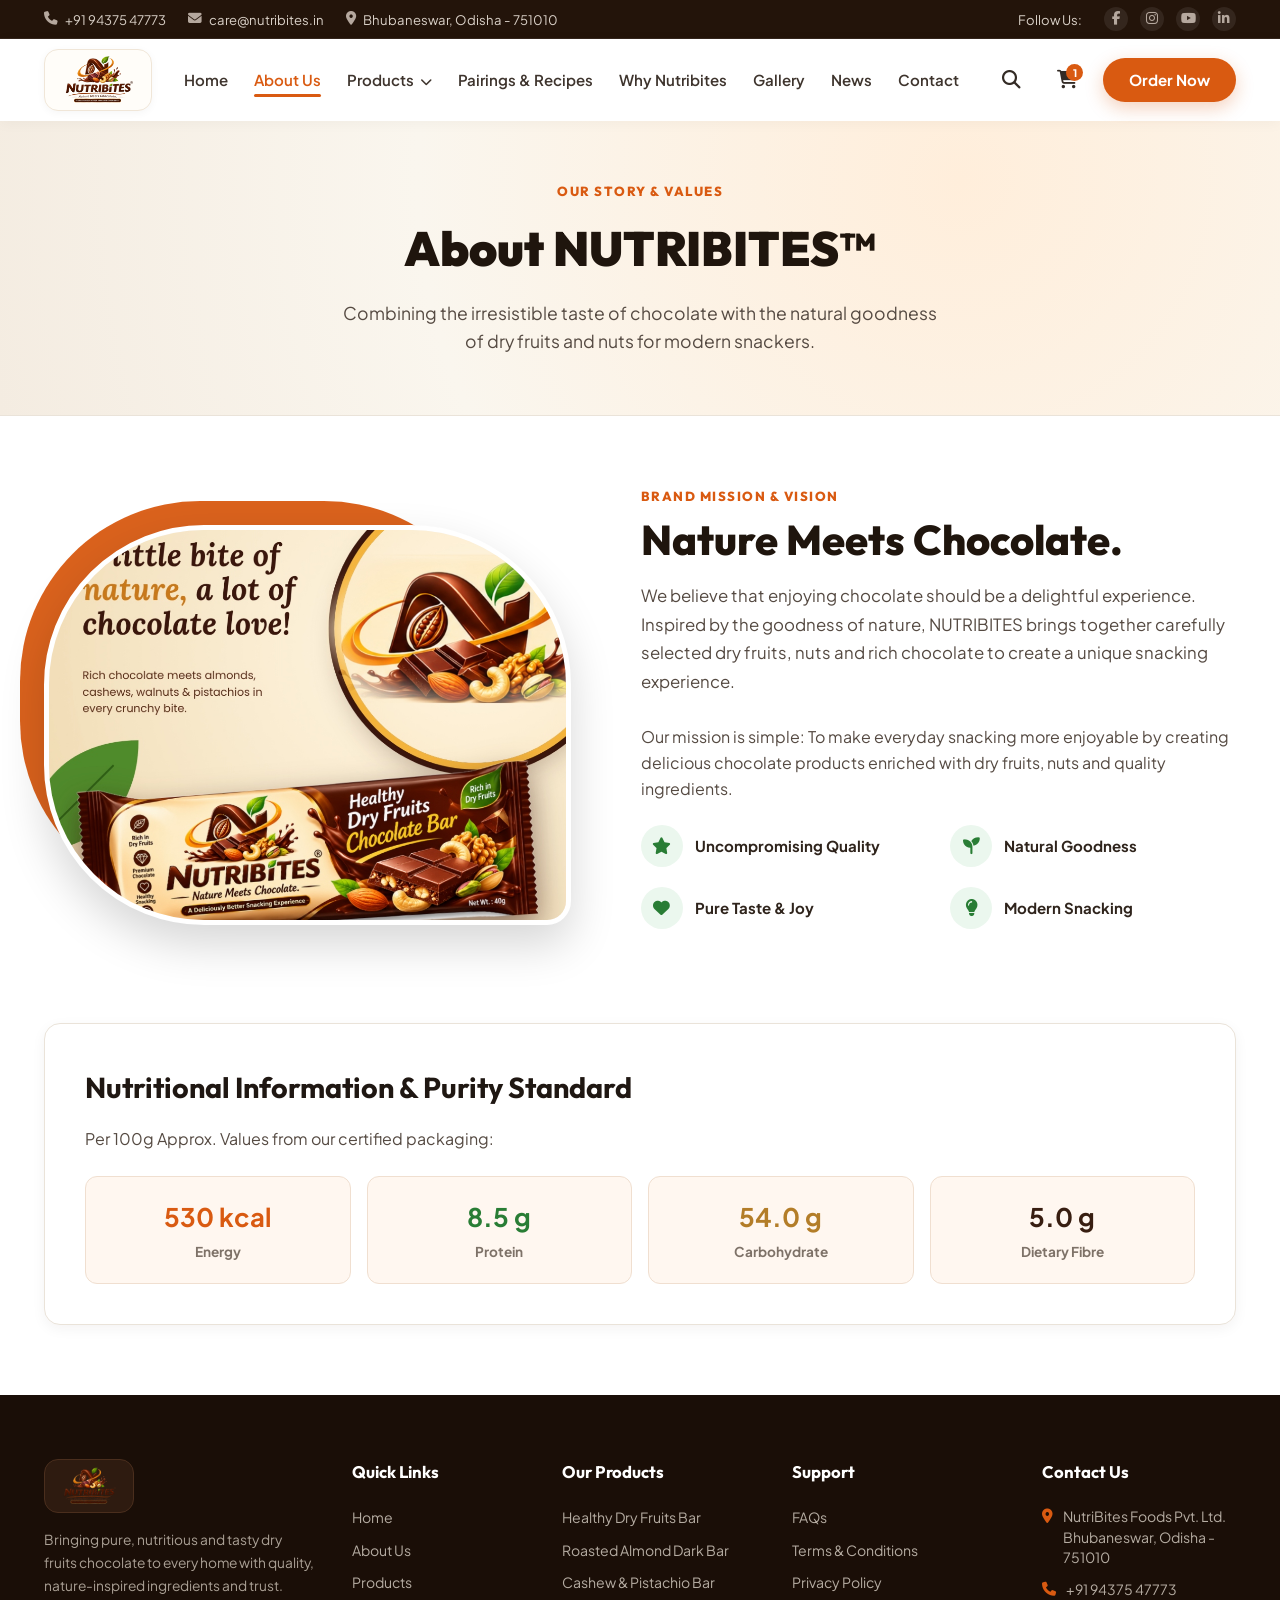
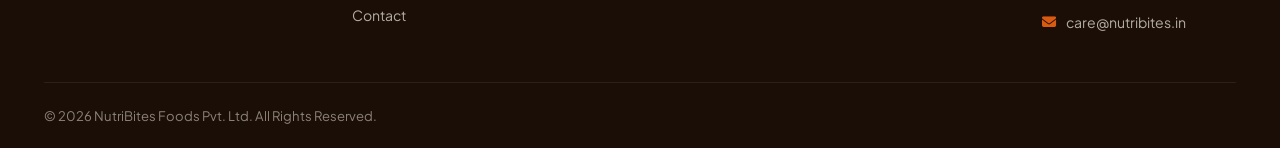
==== about.html @ 2640d745 "Deploy Nutribites website: nature meets chocolate responsive multi-page web platform" ====
<!DOCTYPE html>
<html lang="en">
<head>
  <meta charset="UTF-8" />
  <meta name="viewport" content="width=device-width, initial-scale=1.0" />
  <title>About Us | NUTRIBITES™ - Nature Meets Chocolate</title>
  <link rel="icon" type="image/png" href="images/logo-clean.png" />
  <link rel="preconnect" href="https://fonts.googleapis.com" />
  <link rel="preconnect" href="https://fonts.gstatic.com" crossorigin />
  <link href="https://fonts.googleapis.com/css2?family=Outfit:wght@400;500;600;700;800;900&family=Plus+Jakarta+Sans:wght@300;400;500;600;700;800&display=swap" rel="stylesheet" />
  <link rel="stylesheet" href="https://cdnjs.cloudflare.com/ajax/libs/font-awesome/6.5.1/css/all.min.css" />
  <link rel="stylesheet" href="style.css" />
</head>
<body>

  <!-- Top Bar -->
  <div class="top-bar">
    <div class="container">
      <div class="top-bar-left">
        <a href="tel:+919437547773"><i class="fa-solid fa-phone"></i> +91 94375 47773</a>
        <a href="mailto:care@nutribites.in"><i class="fa-solid fa-envelope"></i> care@nutribites.in</a>
        <span><i class="fa-solid fa-location-dot"></i> Bhubaneswar, Odisha - 751010</span>
      </div>
      <div class="top-bar-right">
        <span>Follow Us:</span>
        <div class="top-socials">
          <a href="#" aria-label="Facebook"><i class="fa-brands fa-facebook-f"></i></a>
          <a href="#" aria-label="Instagram"><i class="fa-brands fa-instagram"></i></a>
          <a href="#" aria-label="YouTube"><i class="fa-brands fa-youtube"></i></a>
          <a href="#" aria-label="LinkedIn"><i class="fa-brands fa-linkedin-in"></i></a>
        </div>
      </div>
    </div>
  </div>

  <!-- Navbar -->
  <header class="navbar">
    <div class="container">
      <a href="index.html" class="logo-box-wrapper" title="NUTRIBITES - Nature Meets Chocolate">
        <img src="images/logo-clean.png" alt="NUTRIBITES Logo" class="brand-logo-img" />
      </a>
      <ul class="nav-links">
        <li><a href="index.html">Home</a></li>
        <li class="active"><a href="about.html">About Us</a></li>
        <li><a href="products.html">Products <i class="fa-solid fa-chevron-down dropdown-icon"></i></a></li>
        <li><a href="index.html#recipes">Pairings & Recipes</a></li>
        <li><a href="index.html#why-us">Why Nutribites</a></li>
        <li><a href="index.html#gallery">Gallery</a></li>
        <li><a href="index.html#news">News</a></li>
        <li><a href="contact.html">Contact</a></li>
      </ul>
      <div class="nav-actions">
        <button class="icon-btn" aria-label="Search"><i class="fa-solid fa-magnifying-glass"></i></button>
        <button class="icon-btn" aria-label="Cart"><i class="fa-solid fa-cart-shopping"></i><span class="cart-badge">1</span></button>
        <a href="products.html" class="btn-order-now">Order Now</a>
        <button class="mobile-menu-toggle" aria-label="Toggle Menu"><i class="fa-solid fa-bars"></i></button>
      </div>
    </div>
  </header>

  <!-- Banner -->
  <div class="subpage-banner">
    <div class="container">
      <span class="about-tag">OUR STORY & VALUES</span>
      <h1>About NUTRIBITES™</h1>
      <p>Combining the irresistible taste of chocolate with the natural goodness of dry fruits and nuts for modern snackers.</p>
    </div>
  </div>

  <!-- Brand Story & Details -->
  <section class="about-section">
    <div class="container">
      <div class="about-split" style="margin-bottom: 60px;">
        <div class="about-visual-wrap">
          <div class="about-arch-bg"></div>
          <div class="about-img-frame">
            <img src="images/promo-square.jpg" alt="Nutribites Brand Story" />
          </div>
        </div>

        <div class="about-info-col">
          <span class="about-tag">BRAND MISSION & VISION</span>
          <h2 class="about-heading">Nature Meets Chocolate.</h2>
          <p class="about-lead">
            We believe that enjoying chocolate should be a delightful experience. Inspired by the goodness of nature, NUTRIBITES brings together carefully selected dry fruits, nuts and rich chocolate to create a unique snacking experience.
          </p>
          <p style="color: var(--text-body); margin-bottom: 24px;">
            Our mission is simple: To make everyday snacking more enjoyable by creating delicious chocolate products enriched with dry fruits, nuts and quality ingredients.
          </p>
          <div class="about-pillars-grid">
            <div class="about-pillar">
              <div class="about-pillar-icon"><i class="fa-solid fa-star"></i></div>
              <div class="about-pillar-title">Uncompromising Quality</div>
            </div>
            <div class="about-pillar">
              <div class="about-pillar-icon"><i class="fa-solid fa-seedling"></i></div>
              <div class="about-pillar-title">Natural Goodness</div>
            </div>
            <div class="about-pillar">
              <div class="about-pillar-icon"><i class="fa-solid fa-heart"></i></div>
              <div class="about-pillar-title">Pure Taste & Joy</div>
            </div>
            <div class="about-pillar">
              <div class="about-pillar-icon"><i class="fa-solid fa-lightbulb"></i></div>
              <div class="about-pillar-title">Modern Snacking</div>
            </div>
          </div>
        </div>
      </div>

      <!-- Packaging Details & Nutrition Grid -->
      <div style="background: #FFFFFF; border-radius: var(--radius-md); padding: 40px; border: 1px solid var(--border-color); box-shadow: var(--shadow-sm);">
        <h3 style="font-family: var(--font-heading); font-size: 1.8rem; margin-bottom: 16px; color: var(--text-dark);">Nutritional Information & Purity Standard</h3>
        <p style="color: var(--text-body); margin-bottom: 24px;">Per 100g Approx. Values from our certified packaging:</p>
        <div style="display: grid; grid-template-columns: repeat(auto-fit, minmax(180px, 1fr)); gap: 16px;">
          <div style="background: #FFF7F0; padding: 20px; border-radius: 12px; border: 1px solid #F0DFD0; text-align: center;">
            <strong style="display: block; font-size: 1.6rem; color: var(--primary);">530 kcal</strong>
            <span style="font-size: 0.85rem; color: var(--text-muted); font-weight: 700;">Energy</span>
          </div>
          <div style="background: #FFF7F0; padding: 20px; border-radius: 12px; border: 1px solid #F0DFD0; text-align: center;">
            <strong style="display: block; font-size: 1.6rem; color: var(--accent-green);">8.5 g</strong>
            <span style="font-size: 0.85rem; color: var(--text-muted); font-weight: 700;">Protein</span>
          </div>
          <div style="background: #FFF7F0; padding: 20px; border-radius: 12px; border: 1px solid #F0DFD0; text-align: center;">
            <strong style="display: block; font-size: 1.6rem; color: #B37D28;">54.0 g</strong>
            <span style="font-size: 0.85rem; color: var(--text-muted); font-weight: 700;">Carbohydrate</span>
          </div>
          <div style="background: #FFF7F0; padding: 20px; border-radius: 12px; border: 1px solid #F0DFD0; text-align: center;">
            <strong style="display: block; font-size: 1.6rem; color: var(--choco-deep);">5.0 g</strong>
            <span style="font-size: 0.85rem; color: var(--text-muted); font-weight: 700;">Dietary Fibre</span>
          </div>
        </div>
      </div>
    </div>
  </section>

  <!-- Footer -->
  <footer class="main-footer" id="contact">
    <div class="container">
      <div class="footer-grid">
        <div class="footer-col">
          <div class="footer-logo">
            <img src="images/logo-clean.png" alt="NUTRIBITES Logo" />
          </div>
          <p class="footer-about-text">
            Bringing pure, nutritious and tasty dry fruits chocolate to every home with quality, nature-inspired ingredients and trust.
          </p>
        </div>
        <div class="footer-col">
          <h4>Quick Links</h4>
          <ul class="footer-links">
            <li><a href="index.html">Home</a></li>
            <li><a href="about.html">About Us</a></li>
            <li><a href="products.html">Products</a></li>
            <li><a href="contact.html">Contact</a></li>
          </ul>
        </div>
        <div class="footer-col">
          <h4>Our Products</h4>
          <ul class="footer-links">
            <li><a href="products.html">Healthy Dry Fruits Bar</a></li>
            <li><a href="products.html">Roasted Almond Dark Bar</a></li>
            <li><a href="products.html">Cashew & Pistachio Bar</a></li>
          </ul>
        </div>
        <div class="footer-col">
          <h4>Support</h4>
          <ul class="footer-links">
            <li><a href="#">FAQs</a></li>
            <li><a href="#">Terms & Conditions</a></li>
            <li><a href="#">Privacy Policy</a></li>
          </ul>
        </div>
        <div class="footer-col">
          <h4>Contact Us</h4>
          <ul class="footer-contact-info">
            <li><i class="fa-solid fa-location-dot"></i><span>NutriBites Foods Pvt. Ltd.<br>Bhubaneswar, Odisha - 751010</span></li>
            <li><i class="fa-solid fa-phone"></i><span>+91 94375 47773</span></li>
            <li><i class="fa-solid fa-envelope"></i><span>care@nutribites.in</span></li>
          </ul>
        </div>
      </div>
      <div class="footer-bottom">
        <div class="container" style="padding: 0;">
          <div>&copy; 2026 NutriBites Foods Pvt. Ltd. All Rights Reserved.</div>
        </div>
      </div>
    </div>
  </footer>

  <script src="main.js"></script>
</body>
</html>
---- style.css ----
/* ═════════════════════════════════════════
   NUTRIBITES™ DESIGN TOKENS & SYSTEM
   15+ Years Senior UX/UI Standards
═════════════════════════════════════════ */
:root {
  --primary: #D95A11;           /* Warm Sunburst Orange */
  --primary-hover: #BF4C0A;
  --primary-light: #FFF2EB;
  --accent-green: #297D35;      /* Leaf Green accent */
  --accent-green-light: #EBF7EE;
  --choco-dark: #23140A;        /* Dark Espresso Brown from reference top bar & footer */
  --choco-footer: #1A0E07;
  --choco-deep: #381E11;
  --gold: #D4A346;
  --gold-light: #F7EAD0;
  --text-dark: #1F1712;
  --text-body: #554A42;
  --text-muted: #7E7268;
  --bg-cream: #FAF7F2;          /* Soft warm background canvas */
  --bg-card: #FFFFFF;
  --border-color: #EAE3D9;
  --shadow-sm: 0 4px 14px rgba(35, 20, 10, 0.05);
  --shadow-md: 0 10px 28px rgba(35, 20, 10, 0.09);
  --shadow-lg: 0 20px 48px rgba(35, 20, 10, 0.14);
  --radius-sm: 8px;
  --radius-md: 16px;
  --radius-lg: 26px;
  --radius-pill: 9999px;
  --font-heading: 'Outfit', sans-serif;
  --font-body: 'Plus Jakarta Sans', sans-serif;
  --font-serif: 'Playfair Display', serif;
  --container: 1240px;
  --ease: cubic-bezier(0.25, 1, 0.5, 1);
}

*, *::before, *::after {
  box-sizing: border-box;
  margin: 0;
  padding: 0;
}

html {
  scroll-behavior: smooth;
  font-size: 16px;
}

body {
  font-family: var(--font-body);
  color: var(--text-dark);
  background-color: var(--bg-cream);
  line-height: 1.6;
  overflow-x: hidden;
  -webkit-font-smoothing: antialiased;
}

a {
  text-decoration: none;
  color: inherit;
  transition: all 0.25s var(--ease);
}

button {
  font-family: inherit;
  cursor: pointer;
  border: none;
  outline: none;
}

.container {
  max-width: var(--container);
  margin: 0 auto;
  padding: 0 24px;
}

/* ═════════════════════════════════════════
   1. TOP UTILITY BAR (Exact Dark Espresso)
═════════════════════════════════════════ */
.top-bar {
  background: var(--choco-dark);
  color: #D9D0C7;
  font-size: 0.82rem;
  padding: 7px 0;
  border-bottom: 1px solid rgba(255, 255, 255, 0.08);
}
.top-bar .container {
  display: flex;
  justify-content: space-between;
  align-items: center;
  flex-wrap: wrap;
  gap: 12px;
}
.top-bar-left, .top-bar-right {
  display: flex;
  align-items: center;
  gap: 22px;
}
.top-bar a, .top-bar span {
  display: inline-flex;
  align-items: center;
  gap: 7px;
  color: #D9D0C7;
}
.top-bar a:hover {
  color: var(--primary);
}
.top-bar i {
  color: #B5A89E;
  font-size: 0.85rem;
}
.top-socials {
  display: flex;
  align-items: center;
  gap: 12px;
}
.top-socials a {
  width: 24px;
  height: 24px;
  border-radius: 50%;
  background: rgba(255, 255, 255, 0.08);
  display: inline-flex;
  align-items: center;
  justify-content: center;
  font-size: 0.72rem;
  color: #FFFFFF;
  transition: all 0.25s var(--ease);
}
.top-socials a:hover {
  background: var(--primary);
  transform: translateY(-2px);
}

/* ═════════════════════════════════════════
   2. MAIN NAVBAR (Clean White Header + Sticky Blur)
═════════════════════════════════════════ */
.navbar {
  background: rgba(255, 255, 255, 0.98);
  backdrop-filter: blur(10px);
  box-shadow: 0 2px 14px rgba(0, 0, 0, 0.04);
  position: sticky;
  top: 0;
  z-index: 1000;
  padding: 10px 0;
  transition: padding 0.3s var(--ease), box-shadow 0.3s var(--ease);
}
.navbar.scrolled {
  padding: 6px 0;
  box-shadow: 0 6px 20px rgba(0, 0, 0, 0.08);
}
.navbar .container {
  display: flex;
  align-items: center;
  justify-content: space-between;
}

/* Logo Box Container with Rounded Shape Placeholder */
.logo-box-wrapper {
  display: inline-flex;
  align-items: center;
  background: #FFFDF9;
  border: 1.5px solid #F0E6D8;
  border-radius: 14px;
  padding: 4px 14px;
  box-shadow: 0 2px 8px rgba(35, 20, 10, 0.04);
  transition: all 0.25s var(--ease);
}
.logo-box-wrapper:hover {
  border-color: var(--primary);
  box-shadow: 0 4px 14px rgba(217, 90, 17, 0.15);
  transform: translateY(-1px);
}
.brand-logo-img {
  height: 52px;
  width: auto;
  object-fit: contain;
  display: block;
}

.nav-links {
  display: flex;
  align-items: center;
  list-style: none;
  gap: 26px;
  font-size: 0.94rem;
  font-weight: 600;
}
.nav-links li a {
  color: #3E342D;
  position: relative;
  padding: 6px 0;
}
.nav-links li a:hover,
.nav-links li.active a {
  color: var(--primary);
}
.nav-links li.active a::after {
  content: '';
  position: absolute;
  bottom: -2px;
  left: 0;
  width: 100%;
  height: 2.5px;
  background: var(--primary);
  border-radius: 2px;
}
.nav-links .dropdown-icon {
  font-size: 0.75rem;
  margin-left: 3px;
}

.nav-actions {
  display: flex;
  align-items: center;
  gap: 16px;
}
.icon-btn {
  background: none;
  border: none;
  font-size: 1.15rem;
  color: #332B25;
  position: relative;
  width: 40px;
  height: 40px;
  border-radius: 50%;
  display: flex;
  align-items: center;
  justify-content: center;
  transition: background 0.2s, transform 0.2s;
}
.icon-btn:hover {
  background: #F4EEE7;
  color: var(--primary);
  transform: scale(1.05);
}
.cart-badge {
  position: absolute;
  top: 4px;
  right: 4px;
  background: var(--primary);
  color: #FFFFFF;
  font-size: 0.65rem;
  font-weight: 800;
  width: 17px;
  height: 17px;
  border-radius: 50%;
  display: flex;
  align-items: center;
  justify-content: center;
  transition: transform 0.2s;
}
.btn-order-now {
  background: var(--primary);
  color: #FFFFFF;
  font-size: 0.94rem;
  font-weight: 700;
  padding: 10px 26px;
  border-radius: var(--radius-pill);
  box-shadow: 0 6px 18px rgba(217, 90, 17, 0.28);
  display: inline-flex;
  align-items: center;
  gap: 8px;
  transition: all 0.3s var(--ease);
}
.btn-order-now:hover {
  background: var(--primary-hover);
  transform: translateY(-2px);
  box-shadow: 0 10px 24px rgba(217, 90, 17, 0.4);
}
.mobile-menu-toggle {
  display: none;
  background: none;
  border: none;
  font-size: 1.35rem;
  color: var(--text-dark);
}

/* ═════════════════════════════════════════
   HERO SECTION (Curved Corner Stage with Clean Cutout)
═════════════════════════════════════════ */
.hero-section {
  position: relative;
  background: radial-gradient(circle at 75% 30%, #FFEEDD 0%, #FAF5EE 50%, #F5ECE0 100%);
  padding: 60px 0 76px;
  overflow: hidden;
  border-bottom: 1px solid var(--border-color);
}
.hero-section .container {
  display: grid;
  grid-template-columns: 1.05fr 1fr;
  align-items: center;
  gap: 40px;
  position: relative;
  z-index: 2;
}
.hero-badge-pill {
  display: inline-flex;
  align-items: center;
  gap: 8px;
  background: var(--choco-dark);
  color: #FFFFFF;
  font-family: var(--font-heading);
  font-size: 0.82rem;
  font-weight: 800;
  letter-spacing: 1.5px;
  padding: 6px 16px;
  border-radius: var(--radius-pill);
  margin-bottom: 18px;
  box-shadow: 0 4px 12px rgba(0,0,0,0.1);
}
.hero-badge-pill i {
  color: #92E49F;
}
.hero-title {
  font-family: var(--font-heading);
  font-size: 3.6rem;
  line-height: 1.12;
  font-weight: 900;
  color: #1F150D;
  margin-bottom: 18px;
  letter-spacing: -1px;
}
.hero-title span.accent-orange {
  color: var(--primary);
}
.hero-desc {
  font-size: 1.12rem;
  color: #554A42;
  line-height: 1.7;
  margin-bottom: 32px;
  max-width: 530px;
}
.hero-buttons {
  display: flex;
  align-items: center;
  gap: 16px;
  flex-wrap: wrap;
}
.btn-hero-primary {
  background: var(--primary);
  color: #FFFFFF;
  font-weight: 700;
  font-size: 1rem;
  padding: 14px 32px;
  border-radius: var(--radius-pill);
  box-shadow: 0 8px 24px rgba(217, 90, 17, 0.34);
  display: inline-flex;
  align-items: center;
  gap: 10px;
  transition: all 0.3s var(--ease);
}
.btn-hero-primary:hover {
  background: var(--primary-hover);
  transform: translateY(-2px);
  box-shadow: 0 12px 28px rgba(217, 90, 17, 0.44);
}
.btn-hero-glass {
  background: rgba(255, 255, 255, 0.9);
  backdrop-filter: blur(8px);
  border: 1.5px solid #E2D7CC;
  color: #33271F;
  font-weight: 700;
  font-size: 1rem;
  padding: 13px 26px;
  border-radius: var(--radius-pill);
  display: inline-flex;
  align-items: center;
  gap: 10px;
  transition: all 0.25s var(--ease);
}
.btn-hero-glass:hover {
  background: #FFFFFF;
  border-color: var(--primary);
  color: var(--primary);
  transform: translateY(-2px);
}
.btn-hero-glass i {
  color: var(--primary);
}

/* Curved Corner Stage Box for Hero */
.hero-stage-card-wrap {
  position: relative;
  background: radial-gradient(circle at 50% 50%, #FFF8EE 0%, #F5ECE0 100%);
  border: 2px solid #EFE4D6;
  border-radius: 36px;
  padding: 30px;
  box-shadow: 0 20px 45px rgba(45, 25, 10, 0.12);
  display: flex;
  justify-content: center;
  align-items: center;
  overflow: visible;
}
.hero-stage-card-wrap::before {
  content: '';
  position: absolute;
  top: -12px;
  right: -12px;
  width: 90px;
  height: 90px;
  border-radius: 50%;
  background: rgba(217, 90, 17, 0.08);
  z-index: 0;
  pointer-events: none;
}
.hero-cutout-img {
  max-width: 100%;
  height: auto;
  position: relative;
  z-index: 1;
  filter: drop-shadow(0 18px 30px rgba(45, 25, 10, 0.25));
  animation: gentleFloat 6s ease-in-out infinite;
}
@keyframes gentleFloat {
  0%, 100% { transform: translateY(0); }
  50% { transform: translateY(-8px); }
}
.hero-price-floating-badge {
  position: absolute;
  top: -16px;
  left: -16px;
  background: radial-gradient(circle, #ECC359 0%, #D4A346 100%);
  color: #261608;
  width: 84px;
  height: 84px;
  border-radius: 50%;
  display: flex;
  flex-direction: column;
  align-items: center;
  justify-content: center;
  font-weight: 900;
  box-shadow: 0 8px 24px rgba(212, 163, 70, 0.45);
  border: 3.5px solid #FFF8E7;
  text-align: center;
  line-height: 1.1;
  transform: rotate(-10deg);
  z-index: 3;
  animation: badgePulse 4s ease-in-out infinite alternate;
}
@keyframes badgePulse {
  0% { transform: rotate(-10deg) scale(1); }
  100% { transform: rotate(-6deg) scale(1.05); }
}
.hero-price-floating-badge .price-label {
  font-size: 0.65rem;
  text-transform: uppercase;
  font-weight: 800;
  letter-spacing: 0.5px;
}
.hero-price-floating-badge .price-val {
  font-size: 1.35rem;
  font-family: var(--font-heading);
}
.hero-price-floating-badge .price-wt {
  font-size: 0.68rem;
  font-weight: 700;
  opacity: 0.85;
}

/* ═════════════════════════════════════════
   COMMON SECTION STYLES
═════════════════════════════════════════ */
.trust-strip {
  background: #FFFFFF;
  padding: 22px 0;
  border-bottom: 1px solid var(--border-color);
  box-shadow: var(--shadow-sm);
}
.trust-strip-grid {
  display: grid;
  grid-template-columns: repeat(6, 1fr);
  gap: 12px;
}
.trust-item {
  display: flex;
  align-items: center;
  gap: 10px;
  padding: 8px 10px;
  border-radius: var(--radius-sm);
  transition: transform 0.25s var(--ease), box-shadow 0.25s;
}
.trust-item:hover {
  transform: translateY(-2px);
  background: #FAF8F5;
}
.trust-icon {
  width: 38px;
  height: 38px;
  background: var(--accent-green-light);
  border-radius: 50%;
  display: flex;
  align-items: center;
  justify-content: center;
  color: var(--accent-green);
  font-size: 1rem;
  flex-shrink: 0;
}
.trust-text {
  font-size: 0.82rem;
  font-weight: 700;
  color: #332A24;
  line-height: 1.25;
}

.section-header {
  text-align: center;
  margin-bottom: 44px;
  position: relative;
}
.section-title {
  font-family: var(--font-heading);
  font-size: 2.3rem;
  font-weight: 800;
  color: #1F150D;
  letter-spacing: -0.5px;
  position: relative;
  display: inline-block;
}
.section-title::after {
  content: '';
  position: absolute;
  bottom: -10px;
  left: 50%;
  transform: translateX(-50%);
  width: 55px;
  height: 3.5px;
  background: var(--primary);
  border-radius: 2px;
}

.categories-section {
  padding: 70px 0;
}
.categories-grid {
  display: grid;
  grid-template-columns: repeat(7, 1fr);
  gap: 16px;
}
.cat-card {
  background: #FFFFFF;
  border-radius: var(--radius-md);
  padding: 16px 12px;
  text-align: center;
  box-shadow: 0 4px 15px rgba(0,0,0,0.03);
  border: 1px solid var(--border-color);
  transition: all 0.3s var(--ease);
  cursor: pointer;
  display: flex;
  flex-direction: column;
  align-items: center;
}
.cat-card:hover {
  transform: translateY(-6px);
  box-shadow: var(--shadow-md);
  border-color: var(--primary);
}
.cat-img-box {
  width: 95px;
  height: 85px;
  margin-bottom: 12px;
  display: flex;
  align-items: center;
  justify-content: center;
  border-radius: var(--radius-sm);
  overflow: hidden;
  background: #FFF7F0;
}
.cat-img-box img {
  max-width: 90%;
  max-height: 90%;
  object-fit: contain;
  transition: transform 0.3s var(--ease);
}
.cat-card:hover .cat-img-box img {
  transform: scale(1.12);
}
.cat-title {
  font-family: var(--font-heading);
  font-size: 0.88rem;
  font-weight: 700;
  color: #2F241C;
}

/* About Section */
.about-section {
  padding: 70px 0;
  background: #FFFFFF;
  position: relative;
  overflow: hidden;
}
.about-split {
  display: grid;
  grid-template-columns: 1fr 1.15fr;
  align-items: center;
  gap: 60px;
}
.about-visual-wrap {
  position: relative;
}
.about-arch-bg {
  position: absolute;
  top: -24px;
  left: -24px;
  width: 92%;
  height: 100%;
  background: var(--primary);
  border-radius: 180px 180px 30px 180px;
  z-index: 1;
  opacity: 0.95;
}
.about-img-frame {
  position: relative;
  z-index: 2;
  border-radius: 160px 160px 24px 160px;
  overflow: hidden;
  box-shadow: 0 20px 45px rgba(0, 0, 0, 0.16);
  border: 5px solid #FFFFFF;
  height: 400px;
  background: #FAF5EE;
}
.about-img-frame img {
  width: 100%;
  height: 100%;
  object-fit: cover;
  transition: transform 0.6s var(--ease);
}
.about-visual-wrap:hover .about-img-frame img {
  transform: scale(1.04);
}
.about-info-col {
  padding-left: 10px;
}
.about-tag {
  font-family: var(--font-heading);
  font-size: 0.82rem;
  font-weight: 800;
  color: var(--primary);
  letter-spacing: 1.5px;
  text-transform: uppercase;
  margin-bottom: 8px;
  display: block;
}
.about-heading {
  font-family: var(--font-heading);
  font-size: 2.6rem;
  font-weight: 800;
  line-height: 1.18;
  color: #1F150D;
  margin-bottom: 18px;
}
.about-lead {
  font-size: 1.05rem;
  color: #554A42;
  line-height: 1.7;
  margin-bottom: 28px;
}
.about-pillars-grid {
  display: grid;
  grid-template-columns: 1fr 1fr;
  gap: 20px 24px;
  margin-bottom: 34px;
}
.about-pillar {
  display: flex;
  align-items: center;
  gap: 12px;
}
.about-pillar-icon {
  width: 42px;
  height: 42px;
  border-radius: 50%;
  background: var(--accent-green-light);
  color: var(--accent-green);
  display: flex;
  align-items: center;
  justify-content: center;
  font-size: 1.05rem;
  flex-shrink: 0;
}
.about-pillar-title {
  font-size: 0.94rem;
  font-weight: 700;
  color: #2F241C;
}
.btn-know-more {
  background: var(--primary);
  color: #FFFFFF;
  font-size: 0.95rem;
  font-weight: 700;
  padding: 12px 30px;
  border-radius: var(--radius-pill);
  box-shadow: 0 6px 18px rgba(217, 90, 17, 0.28);
  display: inline-flex;
  align-items: center;
  gap: 8px;
  transition: all 0.3s var(--ease);
}
.btn-know-more:hover {
  background: var(--primary-hover);
  transform: translateY(-2px);
}

/* Featured Products */
.featured-section {
  padding: 70px 0;
  background: var(--bg-cream);
  position: relative;
}
.featured-header-wrap {
  display: flex;
  justify-content: space-between;
  align-items: center;
  margin-bottom: 38px;
}
.carousel-arrows {
  display: flex;
  gap: 10px;
}
.arrow-btn {
  width: 40px;
  height: 40px;
  border-radius: 50%;
  border: 1px solid #D8CFC5;
  background: #FFFFFF;
  color: #38302A;
  display: flex;
  align-items: center;
  justify-content: center;
  transition: all 0.2s;
}
.arrow-btn:hover {
  background: var(--primary);
  border-color: var(--primary);
  color: #FFFFFF;
  transform: scale(1.05);
}
.products-grid {
  display: grid;
  grid-template-columns: repeat(4, 1fr);
  gap: 24px;
}
.product-card {
  background: #FFFFFF;
  border-radius: var(--radius-md);
  padding: 24px 20px;
  border: 1px solid var(--border-color);
  box-shadow: 0 4px 18px rgba(0,0,0,0.04);
  display: flex;
  flex-direction: column;
  align-items: center;
  text-align: center;
  position: relative;
  transition: all 0.3s var(--ease);
}
.product-card:hover {
  transform: translateY(-8px);
  box-shadow: var(--shadow-lg);
  border-color: #E6C8B5;
}
.prod-card-badge {
  position: absolute;
  top: 14px;
  right: 14px;
  background: var(--primary-light);
  color: var(--primary);
  font-size: 0.72rem;
  font-weight: 800;
  padding: 4px 10px;
  border-radius: var(--radius-pill);
}
.prod-img-box {
  width: 100%;
  height: 180px;
  display: flex;
  align-items: center;
  justify-content: center;
  margin-bottom: 18px;
  background: #FFFDFB;
  border-radius: var(--radius-sm);
  overflow: hidden;
}
.prod-img-box img {
  max-height: 165px;
  max-width: 95%;
  object-fit: contain;
  transition: transform 0.35s var(--ease);
}
.product-card:hover .prod-img-box img {
  transform: scale(1.08);
}
.prod-title {
  font-family: var(--font-heading);
  font-size: 1.15rem;
  font-weight: 800;
  color: #1F150D;
  margin-bottom: 4px;
}
.prod-spec {
  font-size: 0.85rem;
  font-weight: 600;
  color: var(--text-muted);
  margin-bottom: 18px;
}
.btn-view-prod, .btn-add-cart {
  background: var(--primary);
  color: #FFFFFF;
  font-size: 0.88rem;
  font-weight: 700;
  padding: 10px 22px;
  border-radius: var(--radius-pill);
  box-shadow: 0 4px 14px rgba(217, 90, 17, 0.22);
  display: inline-flex;
  align-items: center;
  gap: 6px;
  transition: all 0.25s var(--ease);
  width: 86%;
  justify-content: center;
}
.btn-view-prod:hover, .btn-add-cart:hover {
  background: var(--primary-hover);
  transform: translateY(-2px);
  box-shadow: 0 6px 18px rgba(217, 90, 17, 0.35);
}

/* Why Choose Banner */
.why-choose-banner {
  background: linear-gradient(135deg, #1C4D26 0%, #133A1C 100%);
  color: #FFFFFF;
  padding: 56px 0;
  position: relative;
  overflow: hidden;
}
.why-choose-grid {
  display: grid;
  grid-template-columns: 1.1fr repeat(5, 1fr);
  align-items: center;
  gap: 16px;
}
.why-choose-heading h2 {
  font-family: var(--font-heading);
  font-size: 2.15rem;
  font-weight: 800;
  line-height: 1.18;
  color: #FFFFFF;
}
.why-choose-heading span {
  color: #E2B068;
  display: block;
}
.why-item {
  text-align: center;
  padding: 10px 8px;
  border-left: 1px solid rgba(255, 255, 255, 0.12);
  transition: transform 0.25s var(--ease);
}
.why-item:hover {
  transform: translateY(-3px);
}
.why-icon {
  font-size: 1.85rem;
  color: #92E49F;
  margin-bottom: 12px;
  display: block;
}
.why-label {
  font-size: 0.88rem;
  font-weight: 700;
  line-height: 1.3;
  color: #F1FAF3;
}

/* Recipes Video Banner */
.recipes-banner {
  position: relative;
  height: 380px;
  border-radius: var(--radius-lg);
  margin: 60px auto;
  max-width: var(--container);
  overflow: hidden;
  box-shadow: 0 20px 40px rgba(0,0,0,0.18);
}
.recipes-banner img.bg-image {
  width: 100%;
  height: 100%;
  object-fit: cover;
  filter: brightness(0.68);
  transition: transform 0.6s var(--ease);
}
.recipes-banner:hover img.bg-image {
  transform: scale(1.03);
}
.recipes-overlay {
  position: absolute;
  inset: 0;
  padding: 50px;
  display: flex;
  flex-direction: column;
  justify-content: center;
  background: linear-gradient(90deg, rgba(20, 11, 4, 0.88) 0%, rgba(20, 11, 4, 0.52) 50%, rgba(20, 11, 4, 0.1) 100%);
  color: #FFFFFF;
}
.recipes-content {
  max-width: 500px;
}
.recipes-heading {
  font-family: var(--font-heading);
  font-size: 2.45rem;
  font-weight: 800;
  line-height: 1.18;
  margin-bottom: 12px;
}
.recipes-heading span {
  color: #FFA44D;
}
.recipes-desc {
  font-size: 1rem;
  color: #E4DAD1;
  margin-bottom: 24px;
}
.btn-recipes {
  background: var(--primary);
  color: #FFFFFF;
  font-size: 0.95rem;
  font-weight: 700;
  padding: 12px 28px;
  border-radius: var(--radius-pill);
  display: inline-flex;
  align-items: center;
  gap: 8px;
  box-shadow: 0 6px 20px rgba(217, 90, 17, 0.4);
}
.btn-recipes:hover {
  background: var(--primary-hover);
  transform: translateY(-2px);
}
.video-play-center {
  position: absolute;
  top: 50%;
  left: 60%;
  transform: translate(-50%, -50%);
  width: 76px;
  height: 76px;
  border-radius: 50%;
  background: rgba(255, 255, 255, 0.92);
  color: var(--primary);
  display: flex;
  align-items: center;
  justify-content: center;
  font-size: 1.6rem;
  box-shadow: 0 0 0 14px rgba(255, 255, 255, 0.28);
  cursor: pointer;
  transition: all 0.3s;
}
.video-play-center:hover {
  transform: translate(-50%, -50%) scale(1.1);
  background: #FFFFFF;
  box-shadow: 0 0 0 20px rgba(255, 255, 255, 0.4);
}

/* Three Columns */
.three-col-section {
  padding: 20px 0 70px;
}
.three-col-grid {
  display: grid;
  grid-template-columns: 1fr 1fr 0.95fr;
  gap: 32px;
}
.col-card-box {
  background: #FFFFFF;
  border-radius: var(--radius-md);
  padding: 28px;
  border: 1px solid var(--border-color);
  box-shadow: 0 4px 18px rgba(0,0,0,0.03);
}
.col-header-wrap {
  display: flex;
  justify-content: space-between;
  align-items: center;
  margin-bottom: 22px;
}
.col-title {
  font-family: var(--font-heading);
  font-size: 1.35rem;
  font-weight: 800;
  color: #1F150D;
}
.testimonial-quote-box {
  background: #FFF8F2;
  border-radius: var(--radius-md);
  padding: 20px;
  position: relative;
  border-left: 4px solid var(--primary);
  margin-bottom: 18px;
}
.testimonial-quote-box .quote-icon {
  color: var(--primary);
  font-size: 1.3rem;
  margin-bottom: 8px;
  opacity: 0.7;
}
.testimonial-quote-box p {
  font-size: 0.92rem;
  color: #4A3E34;
  line-height: 1.6;
  font-style: italic;
  transition: opacity 0.2s, transform 0.2s;
}
.testimonial-user {
  display: flex;
  align-items: center;
  gap: 12px;
}
.user-avatar {
  width: 46px;
  height: 46px;
  border-radius: 50%;
  object-fit: cover;
  border: 2px solid var(--primary-light);
}
.user-info h4 {
  font-size: 0.94rem;
  font-weight: 700;
  color: #1F150D;
}
.user-info span {
  font-size: 0.78rem;
  color: var(--text-muted);
}
.news-item {
  display: flex;
  align-items: center;
  gap: 14px;
  padding-bottom: 16px;
  margin-bottom: 16px;
  border-bottom: 1px solid #F0EAE1;
  transition: transform 0.2s var(--ease);
}
.news-item:hover {
  transform: translateX(4px);
}
.news-item:last-child {
  border-bottom: none;
  padding-bottom: 0;
  margin-bottom: 0;
}
.news-thumb {
  width: 76px;
  height: 60px;
  border-radius: var(--radius-sm);
  object-fit: cover;
  flex-shrink: 0;
}
.news-info {
  flex: 1;
}
.news-title {
  font-size: 0.88rem;
  font-weight: 700;
  color: #1F150D;
  line-height: 1.35;
  margin-bottom: 4px;
}
.news-date {
  font-size: 0.76rem;
  color: var(--text-muted);
  display: flex;
  align-items: center;
  gap: 5px;
}
.news-arrow-link {
  width: 28px;
  height: 28px;
  border-radius: 50%;
  background: var(--primary-light);
  color: var(--primary);
  display: flex;
  align-items: center;
  justify-content: center;
  font-size: 0.78rem;
  transition: all 0.2s;
}
.news-arrow-link:hover {
  background: var(--primary);
  color: #FFFFFF;
}
.cert-badges-wrap {
  display: flex;
  justify-content: space-around;
  align-items: center;
  gap: 14px;
  padding: 16px 0;
}
.cert-badge-item {
  display: flex;
  flex-direction: column;
  align-items: center;
  text-align: center;
  gap: 8px;
}
.cert-icon-circle {
  width: 68px;
  height: 68px;
  border-radius: 50%;
  display: flex;
  align-items: center;
  justify-content: center;
  border: 2px dashed #99C5A0;
  background: #F4FAF5;
  font-weight: 800;
  font-size: 0.88rem;
  color: var(--accent-green);
  transition: transform 0.25s var(--ease);
}
.cert-badge-item:hover .cert-icon-circle {
  transform: scale(1.08) rotate(3deg);
}
.cert-icon-circle.iso {
  border-color: #79A3DB;
  background: #F1F6FD;
  color: #1D5496;
}
.cert-icon-circle.fssai {
  border-color: #D69766;
  background: #FDF7F2;
  color: #A34812;
}
.cert-badge-item span {
  font-size: 0.76rem;
  font-weight: 700;
  color: #4A3E34;
}

/* Newsletter */
.newsletter-section {
  background: linear-gradient(90deg, #F9E2BE 0%, #F5CF96 50%, #ECD8AB 100%);
  padding: 32px 0;
  border-top: 1px solid #DFBE82;
  border-bottom: 1px solid #DFBE82;
  position: relative;
}
.newsletter-section .container {
  display: flex;
  align-items: center;
  justify-content: space-between;
  flex-wrap: wrap;
  gap: 24px;
}
.newsletter-left {
  display: flex;
  align-items: center;
  gap: 18px;
}
.newsletter-icon {
  width: 52px;
  height: 52px;
  background: #FFFFFF;
  border-radius: 50%;
  display: flex;
  align-items: center;
  justify-content: center;
  color: var(--primary);
  font-size: 1.4rem;
  box-shadow: 0 4px 12px rgba(0,0,0,0.06);
}
.newsletter-text h3 {
  font-family: var(--font-heading);
  font-size: 1.45rem;
  font-weight: 800;
  color: #24160C;
}
.newsletter-text p {
  font-size: 0.88rem;
  color: #554436;
}
.newsletter-form {
  display: flex;
  align-items: center;
  background: #FFFFFF;
  padding: 5px 6px 5px 20px;
  border-radius: var(--radius-pill);
  box-shadow: 0 4px 16px rgba(0,0,0,0.06);
  width: 460px;
  max-width: 100%;
}
.newsletter-form input {
  border: none;
  outline: none;
  font-family: inherit;
  font-size: 0.92rem;
  color: #2E251E;
  width: 100%;
  background: transparent;
}
.newsletter-form button {
  background: var(--primary);
  color: #FFFFFF;
  font-weight: 700;
  font-size: 0.9rem;
  padding: 10px 24px;
  border-radius: var(--radius-pill);
  display: inline-flex;
  align-items: center;
  gap: 6px;
  white-space: nowrap;
  transition: all 0.25s var(--ease);
}
.newsletter-form button:hover {
  background: var(--primary-hover);
}

/* Footer */
.main-footer {
  background: var(--choco-footer);
  color: #D3C9C0;
  padding: 64px 0 0;
  position: relative;
  font-size: 0.88rem;
}
.footer-grid {
  display: grid;
  grid-template-columns: 1.4fr 0.9fr 1fr 1.1fr 1fr;
  gap: 36px;
  padding-bottom: 50px;
  border-bottom: 1px solid rgba(255, 255, 255, 0.08);
}
.footer-logo {
  display: inline-flex;
  align-items: center;
  background: #2E1B10;
  border: 1px solid #4A2E1D;
  border-radius: 14px;
  padding: 6px 14px;
  margin-bottom: 16px;
}
.footer-logo img {
  height: 40px;
  width: auto;
}
.footer-about-text {
  color: #AAA095;
  line-height: 1.65;
  margin-bottom: 20px;
  font-size: 0.86rem;
}
.footer-col h4 {
  font-family: var(--font-heading);
  font-size: 1.05rem;
  font-weight: 700;
  color: #FFFFFF;
  margin-bottom: 20px;
  position: relative;
}
.footer-links {
  list-style: none;
  display: flex;
  flex-direction: column;
  gap: 10px;
}
.footer-links li a {
  color: #B5ACA2;
}
.footer-links li a:hover {
  color: var(--primary);
  padding-left: 4px;
}
.footer-contact-info {
  list-style: none;
  display: flex;
  flex-direction: column;
  gap: 12px;
  color: #B5ACA2;
}
.footer-contact-info li {
  display: flex;
  align-items: flex-start;
  gap: 10px;
  line-height: 1.45;
}
.footer-contact-info i {
  color: var(--primary);
  margin-top: 3px;
}
.footer-social-icons {
  display: flex;
  gap: 10px;
  margin-top: 14px;
}
.footer-social-btn {
  width: 34px;
  height: 34px;
  border-radius: 50%;
  background: rgba(255, 255, 255, 0.08);
  color: #FFFFFF;
  display: flex;
  align-items: center;
  justify-content: center;
  font-size: 0.88rem;
  transition: all 0.25s var(--ease);
}
.footer-social-btn:hover {
  background: var(--primary);
  transform: translateY(-2px);
}
.footer-social-btn.fb:hover { background: #1877F2; }
.footer-social-btn.insta:hover { background: #E1306C; }
.footer-social-btn.yt:hover { background: #FF0000; }
.footer-social-btn.in:hover { background: #0A66C2; }

.footer-bottom {
  padding: 22px 0;
  font-size: 0.82rem;
  color: #8C8277;
}
.footer-bottom .container {
  display: flex;
  justify-content: space-between;
  align-items: center;
  flex-wrap: wrap;
  gap: 12px;
}
.footer-bottom a {
  color: #8C8277;
}
.footer-bottom a:hover {
  color: var(--primary);
}

/* Page Banner Subheaders */
.subpage-banner {
  background: radial-gradient(circle at 75% 20%, #FFEEDB 0%, #FAF6EE 55%, #F4ECE1 100%);
  padding: 60px 0;
  border-bottom: 1px solid var(--border-color);
  text-align: center;
}
.subpage-banner h1 {
  font-family: var(--font-heading);
  font-size: 3rem;
  font-weight: 900;
  color: #1F150D;
  margin-bottom: 12px;
}
.subpage-banner p {
  font-size: 1.1rem;
  color: var(--text-body);
  max-width: 600px;
  margin: 0 auto;
}

/* ═════════════════════════════════════════
   INTERACTIVE TOAST NOTIFICATION
═════════════════════════════════════════ */
.nb-toast {
  position: fixed;
  bottom: 30px;
  right: 30px;
  background: #1C4D26;
  color: #FFFFFF;
  padding: 14px 22px;
  border-radius: var(--radius-pill);
  box-shadow: 0 10px 30px rgba(0, 0, 0, 0.2);
  display: flex;
  align-items: center;
  gap: 10px;
  font-size: 0.92rem;
  font-weight: 600;
  z-index: 9999;
  opacity: 0;
  transform: translateY(20px);
  pointer-events: none;
  transition: all 0.3s var(--ease);
}
.nb-toast.show {
  opacity: 1;
  transform: translateY(0);
  pointer-events: auto;
}
.nb-toast i {
  color: #92E49F;
  font-size: 1.1rem;
}

/* ═════════════════════════════════════════
   VIDEO MODAL POPUP
═════════════════════════════════════════ */
.nb-video-modal {
  position: fixed;
  inset: 0;
  z-index: 10000;
  display: flex;
  align-items: center;
  justify-content: center;
  padding: 20px;
}
.video-modal-backdrop {
  position: absolute;
  inset: 0;
  background: rgba(15, 8, 4, 0.85);
  backdrop-filter: blur(8px);
}
.video-modal-content {
  position: relative;
  z-index: 2;
  width: 800px;
  max-width: 100%;
  background: #000;
  border-radius: 16px;
  overflow: hidden;
  box-shadow: 0 25px 60px rgba(0, 0, 0, 0.5);
}
.video-modal-close {
  position: absolute;
  top: 12px;
  right: 12px;
  background: rgba(255, 255, 255, 0.2);
  color: #fff;
  width: 36px;
  height: 36px;
  border-radius: 50%;
  display: flex;
  align-items: center;
  justify-content: center;
  font-size: 1rem;
  z-index: 10;
  transition: background 0.2s;
}
.video-modal-close:hover {
  background: var(--primary);
}

/* ═════════════════════════════════════════
   SCROLL REVEAL ANIMATIONS
═════════════════════════════════════════ */
.reveal-on-scroll {
  opacity: 0;
  transform: translateY(25px);
  transition: opacity 0.6s var(--ease), transform 0.6s var(--ease);
}
.reveal-on-scroll.revealed {
  opacity: 1;
  transform: translateY(0);
}

/* ═════════════════════════════════════════
   RESPONSIVE & MULTI-DEVICE SUPPORT
   (TV, 4K, Laptop, Tablet, Mobile)
═════════════════════════════════════════ */

/* 1. Large Displays (4K, Ultra-wide Monitors & Smart TVs: 1600px+) */
@media (min-width: 1600px) {
  :root {
    --container: 1440px;
  }
  html {
    font-size: 18px;
  }
  .hero-title {
    font-size: 4.2rem;
  }
  .hero-stage-card-wrap {
    padding: 40px;
  }
  .hero-cutout-img {
    max-height: 520px;
  }
}

/* 2. Laptops & Small Desktops (1081px - 1400px) */
@media (max-width: 1200px) {
  .categories-grid {
    grid-template-columns: repeat(4, 1fr);
  }
  .trust-strip-grid {
    grid-template-columns: repeat(3, 1fr);
    gap: 16px;
  }
}

/* 3. Landscape Tablets & Small Laptops (821px - 1080px) */
@media (max-width: 1080px) {
  .trust-strip-grid {
    grid-template-columns: repeat(3, 1fr);
    gap: 16px;
  }
  .categories-grid {
    grid-template-columns: repeat(4, 1fr);
  }
  .products-grid {
    grid-template-columns: repeat(2, 1fr);
  }
  .why-choose-grid {
    grid-template-columns: 1fr;
    text-align: center;
  }
  .why-item {
    border-left: none;
    border-top: 1px solid rgba(255,255,255,0.12);
    padding: 16px;
  }
  .three-col-grid {
    grid-template-columns: 1fr;
  }
  .footer-grid {
    grid-template-columns: repeat(2, 1fr);
  }
  .newsletter-form {
    width: 100%;
  }
}

/* 4. Portrait Tablets & Mobile Devices (<= 820px) */
@media (max-width: 820px) {
  .top-bar-left span {
    display: none;
  }
  .hero-section {
    padding: 40px 0 60px;
  }
  .hero-section .container {
    grid-template-columns: 1fr;
    text-align: center;
  }
  .hero-desc {
    margin: 0 auto 30px;
  }
  .hero-buttons {
    justify-content: center;
  }
  .about-split {
    grid-template-columns: 1fr;
    gap: 40px;
  }
  .about-img-frame {
    height: 320px;
  }
  .about-info-col {
    padding-left: 0;
    text-align: center;
  }
  .about-pillars-grid {
    text-align: left;
  }
  .mobile-menu-toggle {
    display: block;
  }
  
  /* Mobile Slide-down Drawer */
  .nav-links {
    display: none;
    position: absolute;
    top: 100%;
    left: 0;
    width: 100%;
    background: #FFFFFF;
    flex-direction: column;
    padding: 24px;
    gap: 18px;
    box-shadow: 0 10px 25px rgba(0,0,0,0.1);
    border-top: 1px solid var(--border-color);
    z-index: 999;
  }
  .nav-links.active-drawer {
    display: flex;
    animation: drawerSlide 0.3s var(--ease);
  }
  @keyframes drawerSlide {
    from { opacity: 0; transform: translateY(-10px); }
    to { opacity: 1; transform: translateY(0); }
  }

  .categories-grid {
    grid-template-columns: repeat(3, 1fr);
  }
  .trust-strip-grid {
    grid-template-columns: repeat(2, 1fr);
  }
  .hero-title {
    font-size: 2.5rem;
  }
  .recipes-banner {
    height: auto;
    padding: 40px 20px;
    margin: 30px auto;
  }
  .recipes-heading {
    font-size: 1.85rem;
  }
  .video-play-center {
    display: none;
  }
}

/* 5. Mobile Phones (<= 520px) */
@media (max-width: 520px) {
  .top-bar {
    display: none;
  }
  .navbar .container {
    padding: 0 16px;
  }
  .btn-order-now {
    padding: 8px 16px;
    font-size: 0.85rem;
  }
  .brand-logo-img {
    height: 42px;
  }
  .hero-title {
    font-size: 2.1rem;
    line-height: 1.15;
  }
  .hero-desc {
    font-size: 0.98rem;
  }
  .hero-buttons {
    flex-direction: column;
    width: 100%;
  }
  .btn-hero-primary, .btn-hero-glass {
    width: 100%;
    justify-content: center;
  }
  .hero-stage-card-wrap {
    padding: 20px;
    border-radius: 24px;
  }
  .hero-price-floating-badge {
    width: 72px;
    height: 72px;
    top: -10px;
    left: -10px;
  }
  .hero-price-floating-badge .price-val {
    font-size: 1.15rem;
  }
  .categories-grid {
    grid-template-columns: repeat(2, 1fr);
    gap: 12px;
  }
  .cat-img-box {
    width: 80px;
    height: 70px;
  }
  .products-grid {
    grid-template-columns: 1fr;
  }
  .footer-grid {
    grid-template-columns: 1fr;
    gap: 28px;
  }
  .about-pillars-grid {
    grid-template-columns: 1fr;
  }
  .newsletter-section .container {
    flex-direction: column;
    text-align: center;
  }
  .newsletter-left {
    flex-direction: column;
    text-align: center;
  }
  .newsletter-form {
    flex-direction: column;
    border-radius: 16px;
    padding: 10px;
    gap: 10px;
  }
  .newsletter-form button {
    width: 100%;
    justify-content: center;
  }
  .subpage-banner h1 {
    font-size: 2.2rem;
  }
}

/* 6. Extra Small Screens (<= 360px - e.g. iPhone SE, Galaxy Fold) */
@media (max-width: 360px) {
  .categories-grid {
    grid-template-columns: 1fr;
  }
  .trust-strip-grid {
    grid-template-columns: 1fr;
  }
  .hero-title {
    font-size: 1.85rem;
  }
}
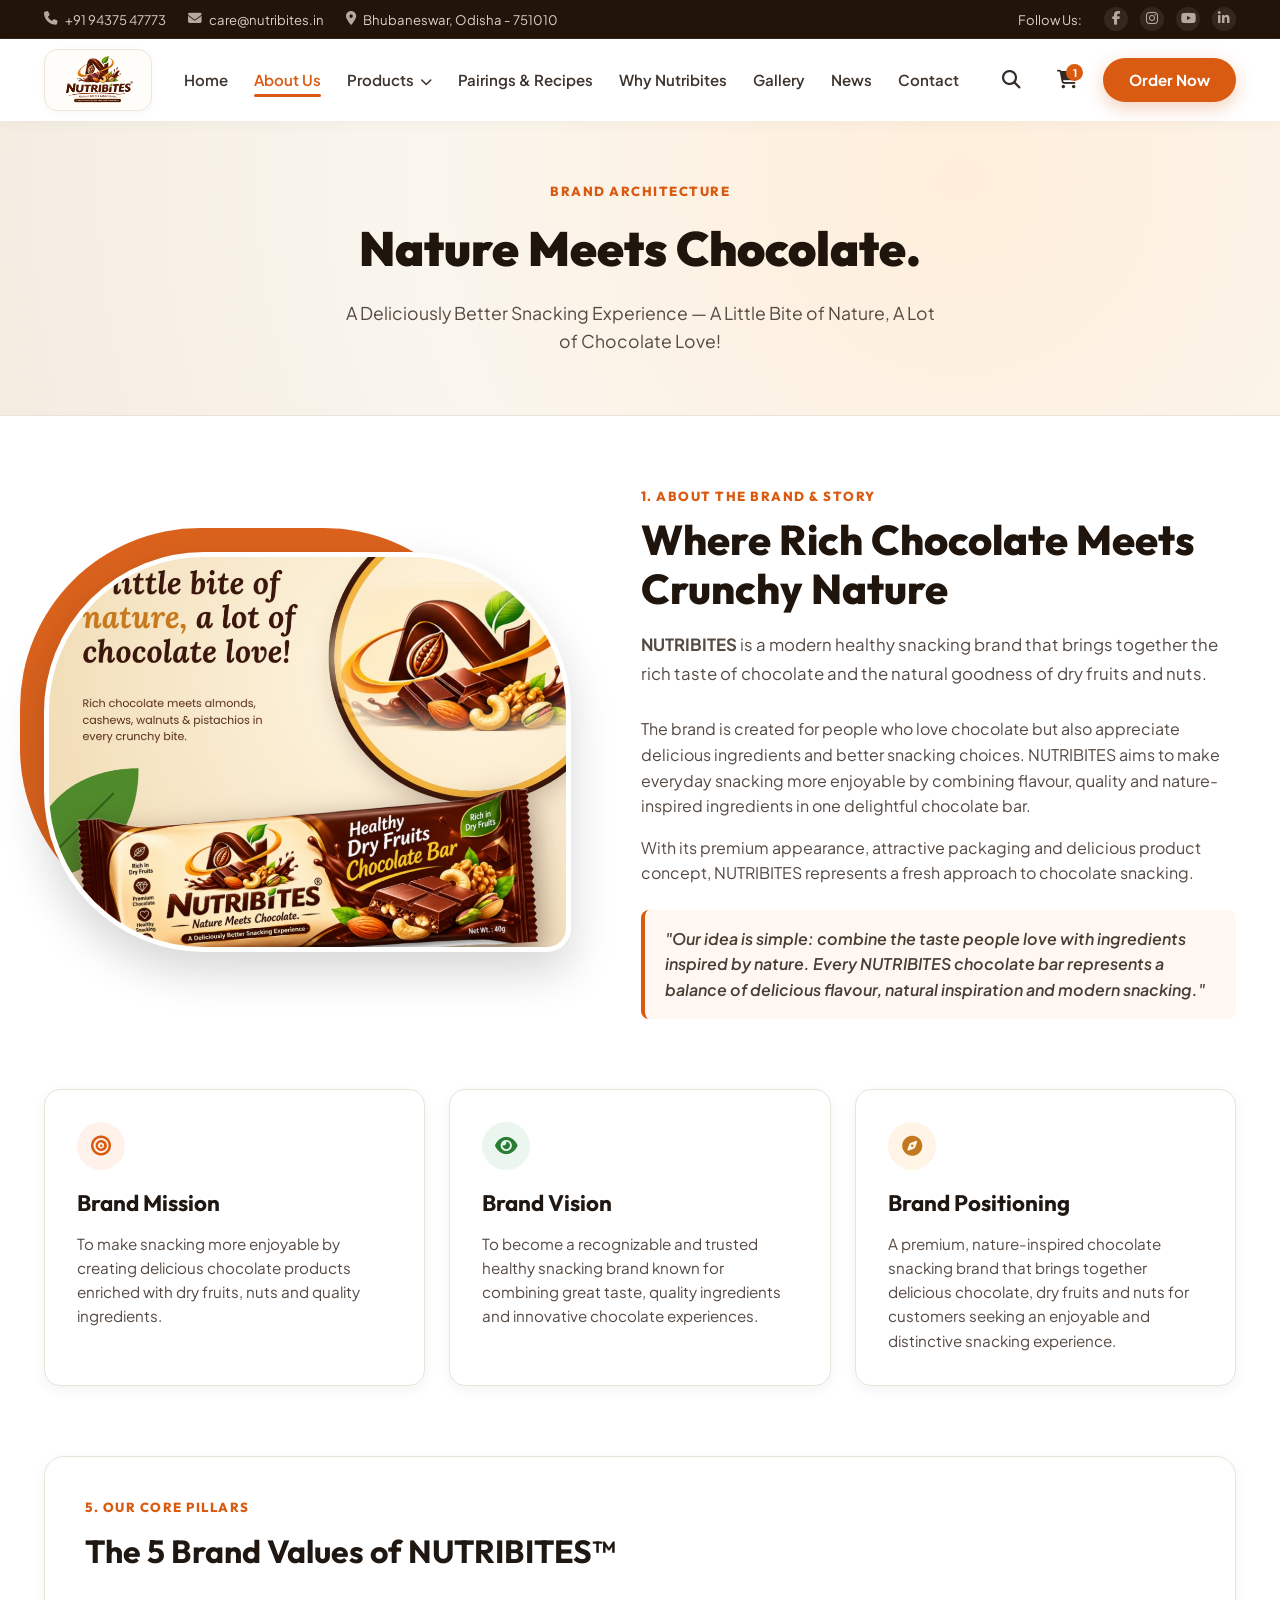
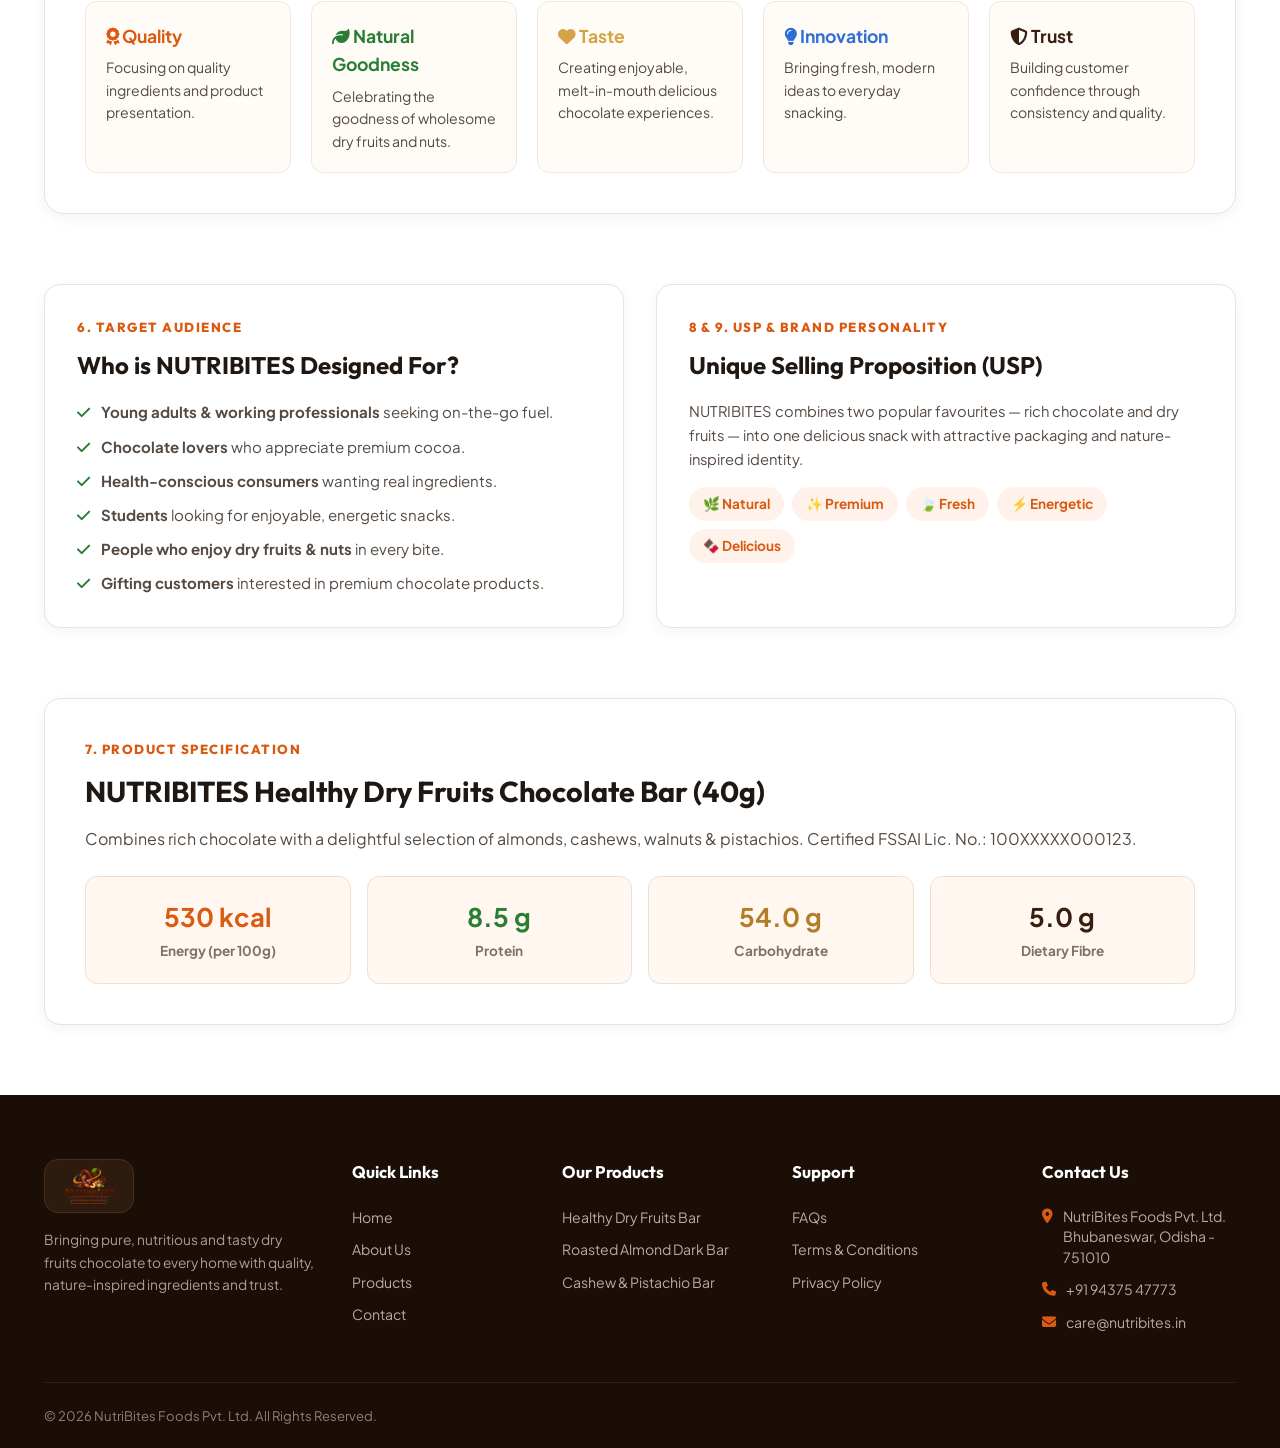
==== commit 026dc048: "Save complete project: 12 brand sections, PDF, DOCX brand guide, and latest responsive updates" ====
--- a/about.html
+++ b/about.html
@@ -3,11 +3,13 @@
 <head>
   <meta charset="UTF-8" />
   <meta name="viewport" content="width=device-width, initial-scale=1.0" />
-  <title>About Us | NUTRIBITES™ - Nature Meets Chocolate</title>
+  <title>About NUTRIBITES™ | Nature Meets Chocolate - Brand Story & Vision</title>
+  <meta name="description" content="Learn about NUTRIBITES: A modern healthy snacking brand bringing together rich chocolate and the natural goodness of dry fruits and nuts." />
+  
   <link rel="icon" type="image/png" href="images/logo-clean.png" />
   <link rel="preconnect" href="https://fonts.googleapis.com" />
   <link rel="preconnect" href="https://fonts.gstatic.com" crossorigin />
-  <link href="https://fonts.googleapis.com/css2?family=Outfit:wght@400;500;600;700;800;900&family=Plus+Jakarta+Sans:wght@300;400;500;600;700;800&display=swap" rel="stylesheet" />
+  <link href="https://fonts.googleapis.com/css2?family=Outfit:wght@400;500;600;700;800;900&family=Plus+Jakarta+Sans:wght@300;400;500;600;700;800&family=Playfair+Display:ital,wght@0,600;0,700;1,600&display=swap" rel="stylesheet" />
   <link rel="stylesheet" href="https://cdnjs.cloudflare.com/ajax/libs/font-awesome/6.5.1/css/all.min.css" />
   <link rel="stylesheet" href="style.css" />
 </head>
@@ -61,61 +63,157 @@
   <!-- Banner -->
   <div class="subpage-banner">
     <div class="container">
-      <span class="about-tag">OUR STORY & VALUES</span>
-      <h1>About NUTRIBITES™</h1>
-      <p>Combining the irresistible taste of chocolate with the natural goodness of dry fruits and nuts for modern snackers.</p>
+      <span class="about-tag">BRAND ARCHITECTURE</span>
+      <h1>Nature Meets Chocolate.</h1>
+      <p>A Deliciously Better Snacking Experience — A Little Bite of Nature, A Lot of Chocolate Love!</p>
     </div>
   </div>
 
-  <!-- Brand Story & Details -->
-  <section class="about-section">
-    <div class="container">
-      <div class="about-split" style="margin-bottom: 60px;">
+  <!-- Main Content Grid -->
+  <section class="about-section" style="padding: 70px 0;">
+    <div class="container">
+
+      <!-- 1 & 2. About Brand & Brand Story -->
+      <div class="about-split" style="margin-bottom: 70px;">
         <div class="about-visual-wrap">
           <div class="about-arch-bg"></div>
           <div class="about-img-frame">
-            <img src="images/promo-square.jpg" alt="Nutribites Brand Story" />
+            <img src="images/promo-square.jpg" alt="NUTRIBITES Brand Story" />
           </div>
         </div>
 
         <div class="about-info-col">
-          <span class="about-tag">BRAND MISSION & VISION</span>
-          <h2 class="about-heading">Nature Meets Chocolate.</h2>
+          <span class="about-tag">1. ABOUT THE BRAND & STORY</span>
+          <h2 class="about-heading">Where Rich Chocolate Meets Crunchy Nature</h2>
           <p class="about-lead">
-            We believe that enjoying chocolate should be a delightful experience. Inspired by the goodness of nature, NUTRIBITES brings together carefully selected dry fruits, nuts and rich chocolate to create a unique snacking experience.
+            <strong>NUTRIBITES</strong> is a modern healthy snacking brand that brings together the rich taste of chocolate and the natural goodness of dry fruits and nuts.
+          </p>
+          <p style="color: var(--text-body); margin-bottom: 16px;">
+            The brand is created for people who love chocolate but also appreciate delicious ingredients and better snacking choices. NUTRIBITES aims to make everyday snacking more enjoyable by combining flavour, quality and nature-inspired ingredients in one delightful chocolate bar.
           </p>
           <p style="color: var(--text-body); margin-bottom: 24px;">
-            Our mission is simple: To make everyday snacking more enjoyable by creating delicious chocolate products enriched with dry fruits, nuts and quality ingredients.
-          </p>
-          <div class="about-pillars-grid">
-            <div class="about-pillar">
-              <div class="about-pillar-icon"><i class="fa-solid fa-star"></i></div>
-              <div class="about-pillar-title">Uncompromising Quality</div>
-            </div>
-            <div class="about-pillar">
-              <div class="about-pillar-icon"><i class="fa-solid fa-seedling"></i></div>
-              <div class="about-pillar-title">Natural Goodness</div>
-            </div>
-            <div class="about-pillar">
-              <div class="about-pillar-icon"><i class="fa-solid fa-heart"></i></div>
-              <div class="about-pillar-title">Pure Taste & Joy</div>
-            </div>
-            <div class="about-pillar">
-              <div class="about-pillar-icon"><i class="fa-solid fa-lightbulb"></i></div>
-              <div class="about-pillar-title">Modern Snacking</div>
-            </div>
-          </div>
-        </div>
-      </div>
-
-      <!-- Packaging Details & Nutrition Grid -->
+            With its premium appearance, attractive packaging and delicious product concept, NUTRIBITES represents a fresh approach to chocolate snacking.
+          </p>
+          <div style="background: #FFF8F2; border-left: 4px solid var(--primary); padding: 16px 20px; border-radius: 8px;">
+            <em style="color: #4A3E34; font-weight: 600;">"Our idea is simple: combine the taste people love with ingredients inspired by nature. Every NUTRIBITES chocolate bar represents a balance of delicious flavour, natural inspiration and modern snacking."</em>
+          </div>
+        </div>
+      </div>
+
+      <!-- 3, 4, 5. Mission, Vision & Core Values -->
+      <div style="display: grid; grid-template-columns: repeat(auto-fit, minmax(320px, 1fr)); gap: 24px; margin-bottom: 70px;">
+        <!-- Mission -->
+        <div style="background: #FFFFFF; border-radius: 16px; padding: 32px; border: 1px solid var(--border-color); box-shadow: var(--shadow-sm);">
+          <div style="width: 48px; height: 48px; border-radius: 50%; background: var(--primary-light); color: var(--primary); display: flex; align-items: center; justify-content: center; font-size: 1.25rem; margin-bottom: 16px;">
+            <i class="fa-solid fa-bullseye"></i>
+          </div>
+          <h3 style="font-family: var(--font-heading); font-size: 1.4rem; color: var(--text-dark); margin-bottom: 10px;">Brand Mission</h3>
+          <p style="color: var(--text-body); font-size: 0.95rem;">
+            To make snacking more enjoyable by creating delicious chocolate products enriched with dry fruits, nuts and quality ingredients.
+          </p>
+        </div>
+
+        <!-- Vision -->
+        <div style="background: #FFFFFF; border-radius: 16px; padding: 32px; border: 1px solid var(--border-color); box-shadow: var(--shadow-sm);">
+          <div style="width: 48px; height: 48px; border-radius: 50%; background: var(--accent-green-light); color: var(--accent-green); display: flex; align-items: center; justify-content: center; font-size: 1.25rem; margin-bottom: 16px;">
+            <i class="fa-solid fa-eye"></i>
+          </div>
+          <h3 style="font-family: var(--font-heading); font-size: 1.4rem; color: var(--text-dark); margin-bottom: 10px;">Brand Vision</h3>
+          <p style="color: var(--text-body); font-size: 0.95rem;">
+            To become a recognizable and trusted healthy snacking brand known for combining great taste, quality ingredients and innovative chocolate experiences.
+          </p>
+        </div>
+
+        <!-- Positioning -->
+        <div style="background: #FFFFFF; border-radius: 16px; padding: 32px; border: 1px solid var(--border-color); box-shadow: var(--shadow-sm);">
+          <div style="width: 48px; height: 48px; border-radius: 50%; background: #FFF4E5; color: #C2781E; display: flex; align-items: center; justify-content: center; font-size: 1.25rem; margin-bottom: 16px;">
+            <i class="fa-solid fa-compass"></i>
+          </div>
+          <h3 style="font-family: var(--font-heading); font-size: 1.4rem; color: var(--text-dark); margin-bottom: 10px;">Brand Positioning</h3>
+          <p style="color: var(--text-body); font-size: 0.95rem;">
+            A premium, nature-inspired chocolate snacking brand that brings together delicious chocolate, dry fruits and nuts for customers seeking an enjoyable and distinctive snacking experience.
+          </p>
+        </div>
+      </div>
+
+      <!-- 5. Brand Values 5-Card Row -->
+      <div style="background: #FFFFFF; border-radius: 20px; padding: 40px; border: 1px solid var(--border-color); box-shadow: var(--shadow-sm); margin-bottom: 70px;">
+        <span class="about-tag">5. OUR CORE PILLARS</span>
+        <h3 style="font-family: var(--font-heading); font-size: 2rem; color: var(--text-dark); margin-bottom: 24px;">The 5 Brand Values of NUTRIBITES™</h3>
+        
+        <div style="display: grid; grid-template-columns: repeat(auto-fit, minmax(200px, 1fr)); gap: 20px;">
+          <div style="background: #FFFBF7; padding: 20px; border-radius: 12px; border: 1px solid #F3E7DC;">
+            <strong style="color: var(--primary); font-size: 1.1rem; display: block; margin-bottom: 6px;"><i class="fa-solid fa-award"></i> Quality</strong>
+            <p style="color: var(--text-body); font-size: 0.88rem;">Focusing on quality ingredients and product presentation.</p>
+          </div>
+
+          <div style="background: #FFFBF7; padding: 20px; border-radius: 12px; border: 1px solid #F3E7DC;">
+            <strong style="color: var(--accent-green); font-size: 1.1rem; display: block; margin-bottom: 6px;"><i class="fa-solid fa-leaf"></i> Natural Goodness</strong>
+            <p style="color: var(--text-body); font-size: 0.88rem;">Celebrating the goodness of wholesome dry fruits and nuts.</p>
+          </div>
+
+          <div style="background: #FFFBF7; padding: 20px; border-radius: 12px; border: 1px solid #F3E7DC;">
+            <strong style="color: #D4A346; font-size: 1.1rem; display: block; margin-bottom: 6px;"><i class="fa-solid fa-heart"></i> Taste</strong>
+            <p style="color: var(--text-body); font-size: 0.88rem;">Creating enjoyable, melt-in-mouth delicious chocolate experiences.</p>
+          </div>
+
+          <div style="background: #FFFBF7; padding: 20px; border-radius: 12px; border: 1px solid #F3E7DC;">
+            <strong style="color: #2F6ED4; font-size: 1.1rem; display: block; margin-bottom: 6px;"><i class="fa-solid fa-lightbulb"></i> Innovation</strong>
+            <p style="color: var(--text-body); font-size: 0.88rem;">Bringing fresh, modern ideas to everyday snacking.</p>
+          </div>
+
+          <div style="background: #FFFBF7; padding: 20px; border-radius: 12px; border: 1px solid #F3E7DC;">
+            <strong style="color: var(--choco-deep); font-size: 1.1rem; display: block; margin-bottom: 6px;"><i class="fa-solid fa-shield-halved"></i> Trust</strong>
+            <p style="color: var(--text-body); font-size: 0.88rem;">Building customer confidence through consistency and quality.</p>
+          </div>
+        </div>
+      </div>
+
+      <!-- 6, 8, 9. Target Audience, USP & Personality -->
+      <div style="display: grid; grid-template-columns: 1fr 1fr; gap: 32px; margin-bottom: 70px;">
+        <!-- Target Audience -->
+        <div style="background: #FFFFFF; border-radius: 16px; padding: 32px; border: 1px solid var(--border-color); box-shadow: var(--shadow-sm);">
+          <span class="about-tag">6. TARGET AUDIENCE</span>
+          <h3 style="font-family: var(--font-heading); font-size: 1.5rem; color: var(--text-dark); margin-bottom: 16px;">Who is NUTRIBITES Designed For?</h3>
+          <ul style="list-style: none; display: flex; flex-direction: column; gap: 10px; color: var(--text-body); font-size: 0.94rem;">
+            <li><i class="fa-solid fa-check" style="color: var(--accent-green); margin-right: 8px;"></i> <strong>Young adults & working professionals</strong> seeking on-the-go fuel.</li>
+            <li><i class="fa-solid fa-check" style="color: var(--accent-green); margin-right: 8px;"></i> <strong>Chocolate lovers</strong> who appreciate premium cocoa.</li>
+            <li><i class="fa-solid fa-check" style="color: var(--accent-green); margin-right: 8px;"></i> <strong>Health-conscious consumers</strong> wanting real ingredients.</li>
+            <li><i class="fa-solid fa-check" style="color: var(--accent-green); margin-right: 8px;"></i> <strong>Students</strong> looking for enjoyable, energetic snacks.</li>
+            <li><i class="fa-solid fa-check" style="color: var(--accent-green); margin-right: 8px;"></i> <strong>People who enjoy dry fruits & nuts</strong> in every bite.</li>
+            <li><i class="fa-solid fa-check" style="color: var(--accent-green); margin-right: 8px;"></i> <strong>Gifting customers</strong> interested in premium chocolate products.</li>
+          </ul>
+        </div>
+
+        <!-- USP & Personality -->
+        <div style="background: #FFFFFF; border-radius: 16px; padding: 32px; border: 1px solid var(--border-color); box-shadow: var(--shadow-sm);">
+          <span class="about-tag">8 & 9. USP & BRAND PERSONALITY</span>
+          <h3 style="font-family: var(--font-heading); font-size: 1.5rem; color: var(--text-dark); margin-bottom: 16px;">Unique Selling Proposition (USP)</h3>
+          <p style="color: var(--text-body); font-size: 0.92rem; margin-bottom: 16px;">
+            NUTRIBITES combines two popular favourites — rich chocolate and dry fruits — into one delicious snack with attractive packaging and nature-inspired identity.
+          </p>
+          <div style="display: flex; flex-wrap: wrap; gap: 8px; margin-top: 14px;">
+            <span style="background: #FFF2EB; color: var(--primary); font-weight: 700; font-size: 0.85rem; padding: 6px 14px; border-radius: 999px;">🌿 Natural</span>
+            <span style="background: #FFF2EB; color: var(--primary); font-weight: 700; font-size: 0.85rem; padding: 6px 14px; border-radius: 999px;">✨ Premium</span>
+            <span style="background: #FFF2EB; color: var(--primary); font-weight: 700; font-size: 0.85rem; padding: 6px 14px; border-radius: 999px;">🍃 Fresh</span>
+            <span style="background: #FFF2EB; color: var(--primary); font-weight: 700; font-size: 0.85rem; padding: 6px 14px; border-radius: 999px;">⚡ Energetic</span>
+            <span style="background: #FFF2EB; color: var(--primary); font-weight: 700; font-size: 0.85rem; padding: 6px 14px; border-radius: 999px;">🍫 Delicious</span>
+          </div>
+        </div>
+      </div>
+
+      <!-- 7. Product Details & Nutrition from Packaging -->
       <div style="background: #FFFFFF; border-radius: var(--radius-md); padding: 40px; border: 1px solid var(--border-color); box-shadow: var(--shadow-sm);">
-        <h3 style="font-family: var(--font-heading); font-size: 1.8rem; margin-bottom: 16px; color: var(--text-dark);">Nutritional Information & Purity Standard</h3>
-        <p style="color: var(--text-body); margin-bottom: 24px;">Per 100g Approx. Values from our certified packaging:</p>
+        <span class="about-tag">7. PRODUCT SPECIFICATION</span>
+        <h3 style="font-family: var(--font-heading); font-size: 1.8rem; margin-bottom: 12px; color: var(--text-dark);">NUTRIBITES Healthy Dry Fruits Chocolate Bar (40g)</h3>
+        <p style="color: var(--text-body); margin-bottom: 24px;">
+          Combines rich chocolate with a delightful selection of almonds, cashews, walnuts & pistachios. Certified FSSAI Lic. No.: 100XXXXX000123.
+        </p>
+
         <div style="display: grid; grid-template-columns: repeat(auto-fit, minmax(180px, 1fr)); gap: 16px;">
           <div style="background: #FFF7F0; padding: 20px; border-radius: 12px; border: 1px solid #F0DFD0; text-align: center;">
             <strong style="display: block; font-size: 1.6rem; color: var(--primary);">530 kcal</strong>
-            <span style="font-size: 0.85rem; color: var(--text-muted); font-weight: 700;">Energy</span>
+            <span style="font-size: 0.85rem; color: var(--text-muted); font-weight: 700;">Energy (per 100g)</span>
           </div>
           <div style="background: #FFF7F0; padding: 20px; border-radius: 12px; border: 1px solid #F0DFD0; text-align: center;">
             <strong style="display: block; font-size: 1.6rem; color: var(--accent-green);">8.5 g</strong>
@@ -131,6 +229,7 @@
           </div>
         </div>
       </div>
+
     </div>
   </section>
 
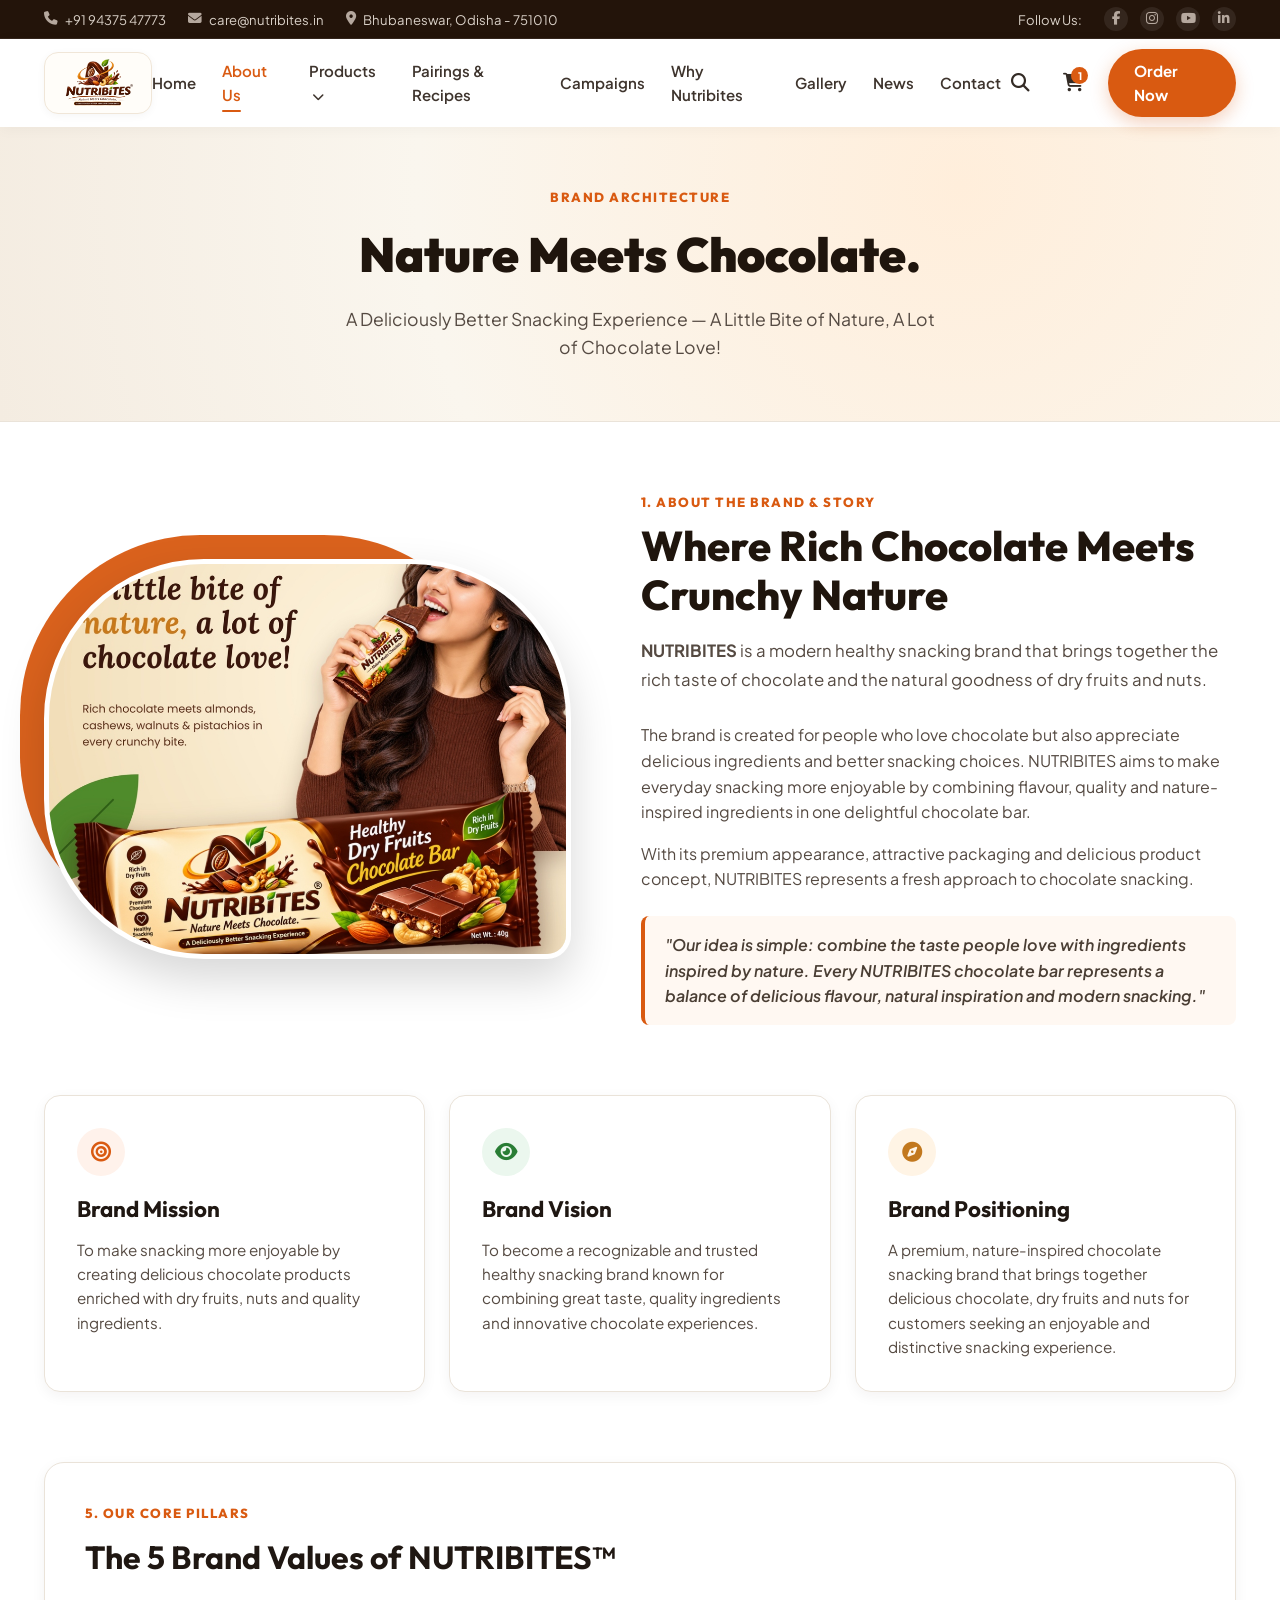
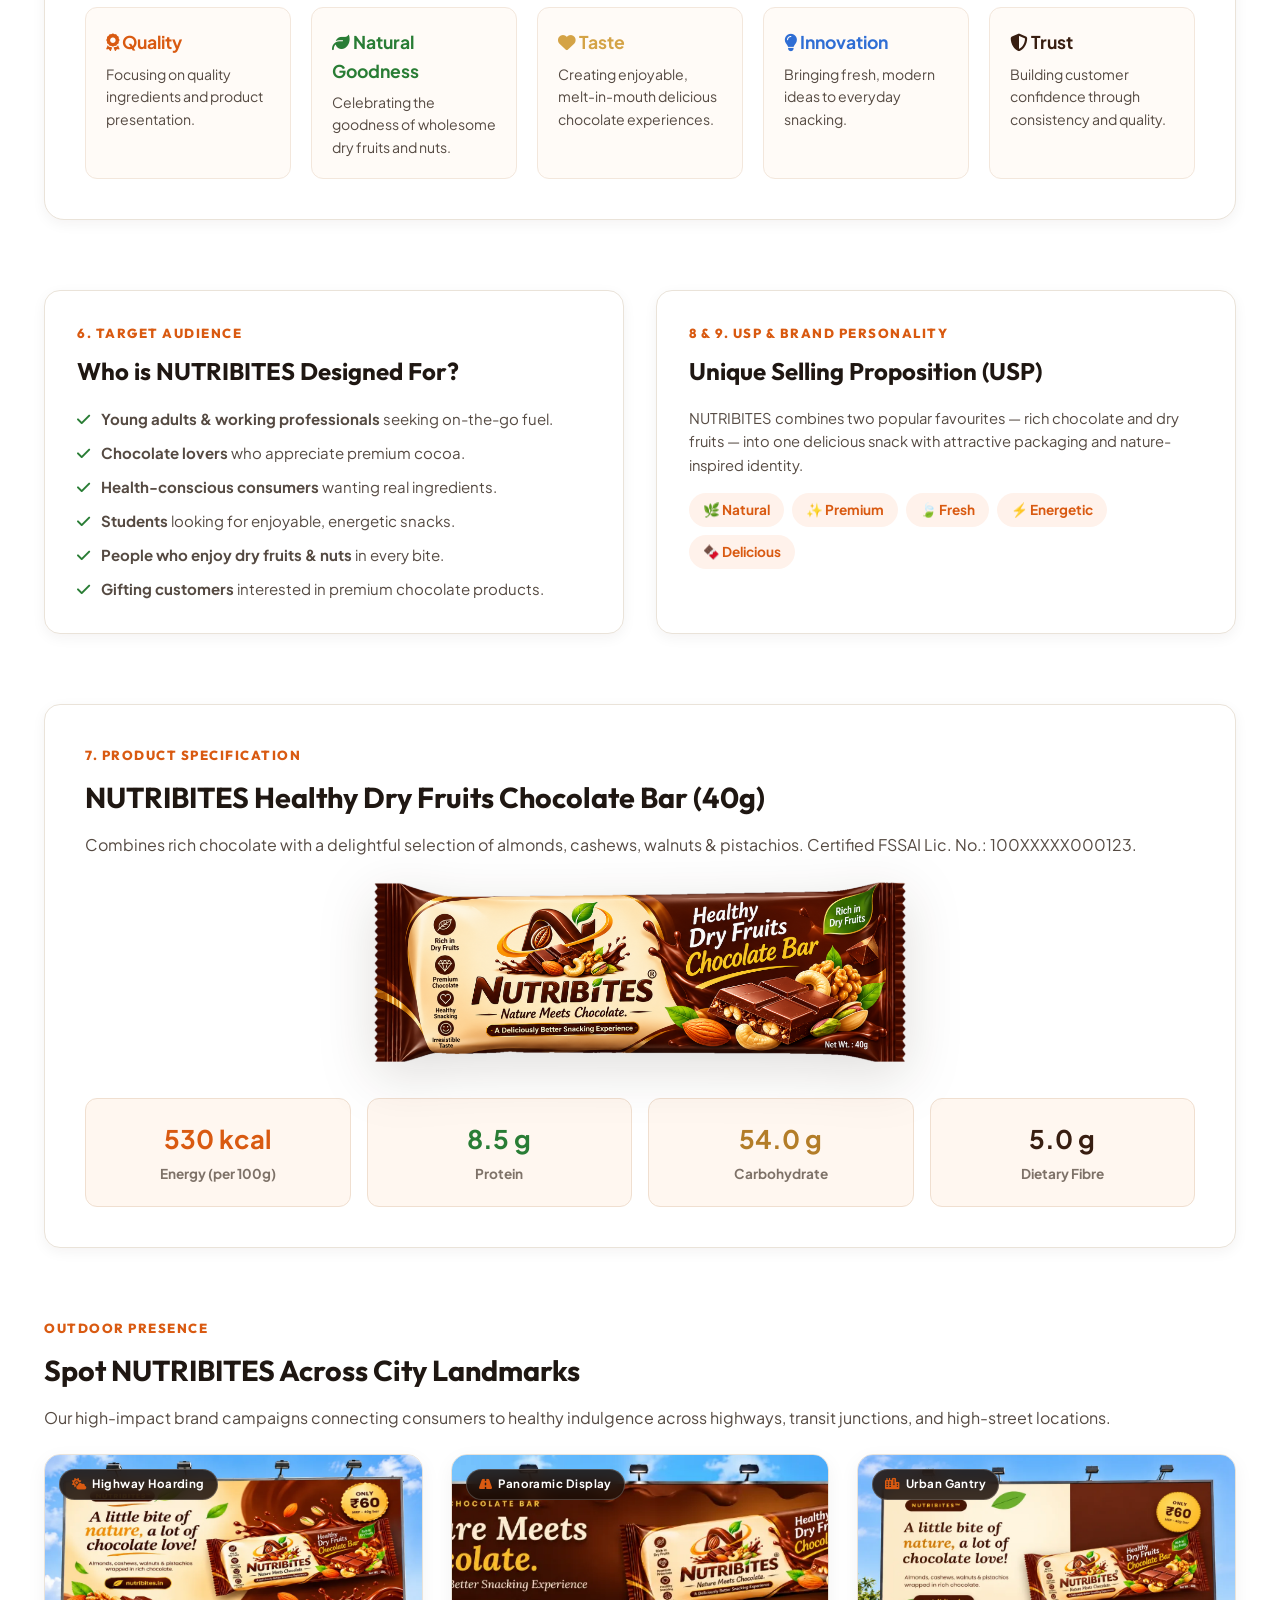
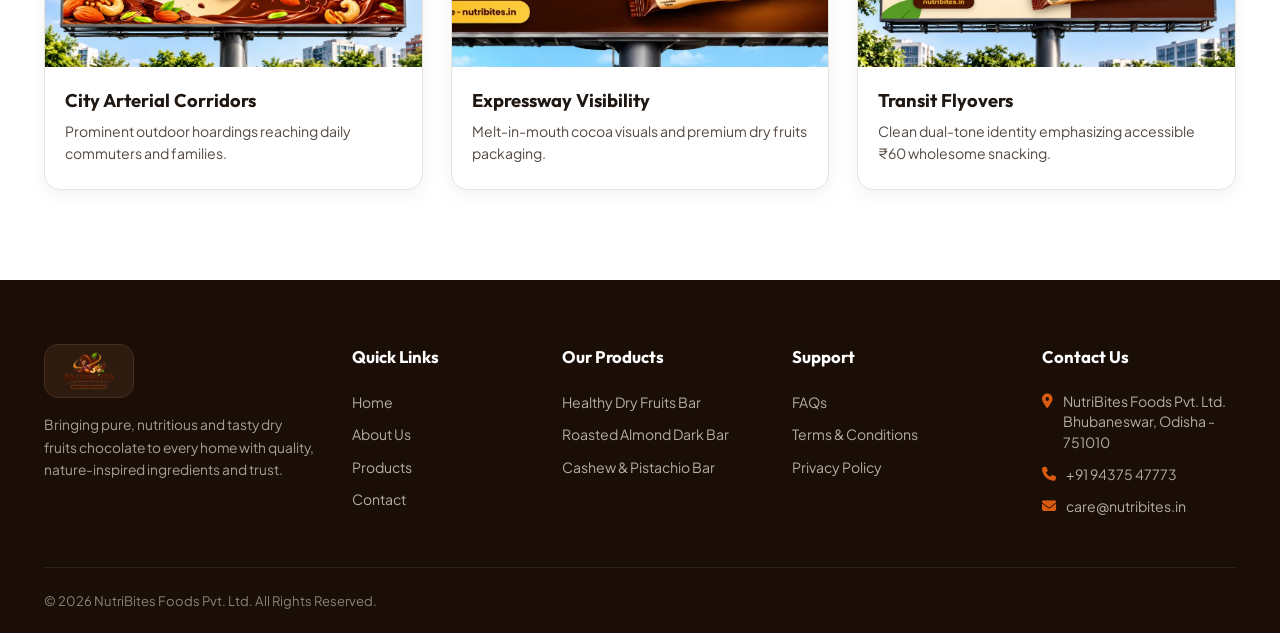
==== commit fba161e6: "Add new marketing visuals, billboard campaigns, and high-res product renders" ====
--- a/about.html
+++ b/about.html
@@ -46,6 +46,7 @@
         <li class="active"><a href="about.html">About Us</a></li>
         <li><a href="products.html">Products <i class="fa-solid fa-chevron-down dropdown-icon"></i></a></li>
         <li><a href="index.html#recipes">Pairings & Recipes</a></li>
+        <li><a href="index.html#campaigns">Campaigns</a></li>
         <li><a href="index.html#why-us">Why Nutribites</a></li>
         <li><a href="index.html#gallery">Gallery</a></li>
         <li><a href="index.html#news">News</a></li>
@@ -78,7 +79,7 @@
         <div class="about-visual-wrap">
           <div class="about-arch-bg"></div>
           <div class="about-img-frame">
-            <img src="images/promo-square.jpg" alt="NUTRIBITES Brand Story" />
+            <img src="images/promo-model-bar.jpg" alt="NUTRIBITES Brand Story & Lifestyle Campaign" />
           </div>
         </div>
 
@@ -203,13 +204,17 @@
       </div>
 
       <!-- 7. Product Details & Nutrition from Packaging -->
-      <div style="background: #FFFFFF; border-radius: var(--radius-md); padding: 40px; border: 1px solid var(--border-color); box-shadow: var(--shadow-sm);">
+      <div style="background: #FFFFFF; border-radius: var(--radius-md); padding: 40px; border: 1px solid var(--border-color); box-shadow: var(--shadow-sm); margin-bottom: 70px;">
         <span class="about-tag">7. PRODUCT SPECIFICATION</span>
         <h3 style="font-family: var(--font-heading); font-size: 1.8rem; margin-bottom: 12px; color: var(--text-dark);">NUTRIBITES Healthy Dry Fruits Chocolate Bar (40g)</h3>
         <p style="color: var(--text-body); margin-bottom: 24px;">
           Combines rich chocolate with a delightful selection of almonds, cashews, walnuts & pistachios. Certified FSSAI Lic. No.: 100XXXXX000123.
         </p>
 
+        <div style="text-align: center; margin: 20px 0 30px;">
+          <img src="images/pack-horizontal-clean.png" alt="NUTRIBITES 40g Flagship Bar Packaging" style="max-width: 100%; height: auto; max-height: 180px; filter: drop-shadow(0 14px 28px rgba(35,20,10,0.15));" />
+        </div>
+
         <div style="display: grid; grid-template-columns: repeat(auto-fit, minmax(180px, 1fr)); gap: 16px;">
           <div style="background: #FFF7F0; padding: 20px; border-radius: 12px; border: 1px solid #F0DFD0; text-align: center;">
             <strong style="display: block; font-size: 1.6rem; color: var(--primary);">530 kcal</strong>
@@ -226,6 +231,48 @@
           <div style="background: #FFF7F0; padding: 20px; border-radius: 12px; border: 1px solid #F0DFD0; text-align: center;">
             <strong style="display: block; font-size: 1.6rem; color: var(--choco-deep);">5.0 g</strong>
             <span style="font-size: 0.85rem; color: var(--text-muted); font-weight: 700;">Dietary Fibre</span>
+          </div>
+        </div>
+      </div>
+
+      <!-- 8. Real World Outdoor Campaign Presence -->
+      <div style="margin-bottom: 20px;">
+        <span class="about-tag">OUTDOOR PRESENCE</span>
+        <h3 style="font-family: var(--font-heading); font-size: 1.8rem; margin-bottom: 12px; color: var(--text-dark);">Spot NUTRIBITES Across City Landmarks</h3>
+        <p style="color: var(--text-body); margin-bottom: 24px;">Our high-impact brand campaigns connecting consumers to healthy indulgence across highways, transit junctions, and high-street locations.</p>
+        
+        <div class="billboard-grid">
+          <div class="billboard-card">
+            <div class="billboard-img-wrap">
+              <img src="images/billboard-sunny.webp" alt="NUTRIBITES Highway Billboard" loading="lazy" />
+              <span class="billboard-badge"><i class="fa-solid fa-cloud-sun"></i> Highway Hoarding</span>
+            </div>
+            <div class="billboard-meta">
+              <h4>City Arterial Corridors</h4>
+              <p>Prominent outdoor hoardings reaching daily commuters and families.</p>
+            </div>
+          </div>
+
+          <div class="billboard-card">
+            <div class="billboard-img-wrap">
+              <img src="images/billboard-wide.webp" alt="NUTRIBITES Panoramic Billboard" loading="lazy" />
+              <span class="billboard-badge"><i class="fa-solid fa-road"></i> Panoramic Display</span>
+            </div>
+            <div class="billboard-meta">
+              <h4>Expressway Visibility</h4>
+              <p>Melt-in-mouth cocoa visuals and premium dry fruits packaging.</p>
+            </div>
+          </div>
+
+          <div class="billboard-card">
+            <div class="billboard-img-wrap">
+              <img src="images/billboard-minimal.webp" alt="NUTRIBITES Urban Gantry" loading="lazy" />
+              <span class="billboard-badge"><i class="fa-solid fa-city"></i> Urban Gantry</span>
+            </div>
+            <div class="billboard-meta">
+              <h4>Transit Flyovers</h4>
+              <p>Clean dual-tone identity emphasizing accessible ₹60 wholesome snacking.</p>
+            </div>
           </div>
         </div>
       </div>
--- a/style.css
+++ b/style.css
@@ -1506,7 +1506,7 @@
   }
 }
 
-/* 4. Portrait Tablets & Mobile Devices (<= 820px) */
+/* 4. Portrait Tablets & Mobile Viewports (<= 820px) */
 @media (max-width: 820px) {
   .top-bar-left span {
     display: none;
@@ -1517,12 +1517,52 @@
   .hero-section .container {
     grid-template-columns: 1fr;
     text-align: center;
+    gap: 36px;
+  }
+  .hero-content {
+    margin: 0 auto;
+    display: flex;
+    flex-direction: column;
+    align-items: center;
+    text-align: center;
+  }
+  .hero-badge-pill {
+    margin: 0 auto 16px;
+  }
+  .hero-title {
+    font-size: 2.8rem;
+    line-height: 1.18;
+    text-align: center;
   }
   .hero-desc {
-    margin: 0 auto 30px;
+    margin: 0 auto 28px;
+    text-align: center;
   }
   .hero-buttons {
     justify-content: center;
+    margin: 0 auto;
+    width: 100%;
+    max-width: 440px;
+  }
+  .hero-visual-stage {
+    margin-top: 10px;
+    width: 100%;
+    max-width: 580px;
+    margin-left: auto;
+    margin-right: auto;
+  }
+  .hero-stage-card-wrap {
+    padding: 24px;
+    border-radius: 28px;
+  }
+  .hero-price-floating-badge {
+    top: -12px;
+    left: -8px;
+    width: 76px;
+    height: 76px;
+  }
+  .hero-price-floating-badge .price-val {
+    font-size: 1.2rem;
   }
   .about-split {
     grid-template-columns: 1fr;
@@ -1530,16 +1570,28 @@
   }
   .about-img-frame {
     height: 320px;
+    border-radius: 40px;
   }
   .about-info-col {
     padding-left: 0;
     text-align: center;
   }
+  .about-heading {
+    font-size: 2.2rem;
+    line-height: 1.22;
+  }
   .about-pillars-grid {
     text-align: left;
   }
   .mobile-menu-toggle {
-    display: block;
+    display: flex;
+    align-items: center;
+    justify-content: center;
+    width: 40px;
+    height: 40px;
+    border-radius: 8px;
+    background: #FAF6F0;
+    color: var(--choco-dark);
   }
   
   /* Mobile Slide-down Drawer */
@@ -1552,10 +1604,16 @@
     background: #FFFFFF;
     flex-direction: column;
     padding: 24px;
-    gap: 18px;
-    box-shadow: 0 10px 25px rgba(0,0,0,0.1);
+    gap: 16px;
+    box-shadow: 0 14px 30px rgba(0,0,0,0.12);
     border-top: 1px solid var(--border-color);
     z-index: 999;
+    text-align: center;
+  }
+  .nav-links li a {
+    font-size: 1.05rem;
+    padding: 8px 0;
+    display: inline-block;
   }
   .nav-links.active-drawer {
     display: flex;
@@ -1571,9 +1629,6 @@
   }
   .trust-strip-grid {
     grid-template-columns: repeat(2, 1fr);
-  }
-  .hero-title {
-    font-size: 2.5rem;
   }
   .recipes-banner {
     height: auto;
@@ -1581,106 +1636,414 @@
     margin: 30px auto;
   }
   .recipes-heading {
-    font-size: 1.85rem;
+    font-size: 2rem;
+    line-height: 1.25;
   }
   .video-play-center {
     display: none;
   }
 }
 
-/* 5. Mobile Phones (<= 520px) */
-@media (max-width: 520px) {
+/* 5. Mobile Phones (<= 640px) */
+@media (max-width: 640px) {
   .top-bar {
     display: none;
   }
+  .navbar {
+    padding: 8px 0;
+  }
   .navbar .container {
-    padding: 0 16px;
+    padding: 0 14px;
+    display: flex;
+    align-items: center;
+    justify-content: space-between;
+  }
+  .logo-box-wrapper {
+    padding: 3px 8px;
+    border-radius: 10px;
+  }
+  .brand-logo-img {
+    height: 38px;
+  }
+  .nav-actions {
+    gap: 8px;
+    display: flex;
+    align-items: center;
+  }
+  .nav-actions .icon-btn {
+    width: 36px;
+    height: 36px;
+    font-size: 1rem;
   }
   .btn-order-now {
-    padding: 8px 16px;
-    font-size: 0.85rem;
-  }
-  .brand-logo-img {
-    height: 42px;
+    padding: 8px 14px;
+    font-size: 0.8rem;
+    font-weight: 700;
+    white-space: nowrap;
+    border-radius: var(--radius-pill);
+    display: inline-flex;
+    align-items: center;
+    justify-content: center;
+  }
+  .mobile-menu-toggle {
+    width: 36px;
+    height: 36px;
+    font-size: 1.15rem;
+  }
+  .hero-section {
+    padding: 32px 0 50px;
   }
   .hero-title {
-    font-size: 2.1rem;
-    line-height: 1.15;
+    font-size: 2.15rem;
+    line-height: 1.2;
+    letter-spacing: -0.5px;
+    margin-bottom: 14px;
+    text-align: center;
   }
   .hero-desc {
-    font-size: 0.98rem;
+    font-size: 0.95rem;
+    line-height: 1.6;
+    margin-bottom: 24px;
+    text-align: center;
   }
   .hero-buttons {
     flex-direction: column;
     width: 100%;
+    gap: 12px;
+    align-items: center;
   }
   .btn-hero-primary, .btn-hero-glass {
     width: 100%;
+    max-width: 320px;
     justify-content: center;
+    padding: 12px 20px;
+    font-size: 0.95rem;
+    text-align: center;
+  }
+  .hero-visual-stage {
+    margin-top: 16px;
+    width: 100%;
   }
   .hero-stage-card-wrap {
-    padding: 20px;
-    border-radius: 24px;
+    padding: 16px;
+    border-radius: 22px;
   }
   .hero-price-floating-badge {
-    width: 72px;
-    height: 72px;
-    top: -10px;
-    left: -10px;
+    width: 66px;
+    height: 66px;
+    top: -8px;
+    left: -8px;
+  }
+  .hero-price-floating-badge .price-label {
+    font-size: 0.58rem;
   }
   .hero-price-floating-badge .price-val {
-    font-size: 1.15rem;
+    font-size: 1.05rem;
+  }
+  .hero-price-floating-badge .price-wt {
+    font-size: 0.6rem;
+  }
+  .trust-strip {
+    padding: 16px 0;
+  }
+  .trust-strip-grid {
+    grid-template-columns: 1fr 1fr;
+    gap: 10px;
+  }
+  .trust-item {
+    padding: 6px;
+  }
+  .trust-icon {
+    width: 32px;
+    height: 32px;
+    font-size: 0.88rem;
+  }
+  .trust-text {
+    font-size: 0.76rem;
+  }
+  .section-title {
+    font-size: 1.85rem;
+    line-height: 1.25;
+  }
+  .categories-section {
+    padding: 48px 0;
   }
   .categories-grid {
     grid-template-columns: repeat(2, 1fr);
     gap: 12px;
   }
+  .cat-card {
+    padding: 14px 10px;
+  }
   .cat-img-box {
     width: 80px;
-    height: 70px;
+    height: 72px;
+  }
+  .about-section {
+    padding: 50px 0;
+  }
+  .about-heading {
+    font-size: 1.9rem;
+    line-height: 1.22;
+  }
+  .about-lead {
+    font-size: 0.95rem;
+  }
+  .about-pillars-grid {
+    grid-template-columns: 1fr;
+    gap: 14px;
+  }
+  .about-img-frame {
+    height: 260px;
+  }
+  .about-arch-bg {
+    display: none;
+  }
+  .featured-section {
+    padding: 50px 0;
+  }
+  .featured-header-wrap {
+    flex-direction: column;
+    gap: 14px;
+    text-align: center;
   }
   .products-grid {
     grid-template-columns: 1fr;
-  }
-  .footer-grid {
-    grid-template-columns: 1fr;
-    gap: 28px;
-  }
-  .about-pillars-grid {
-    grid-template-columns: 1fr;
+    gap: 18px;
+  }
+  .btn-view-prod, .btn-add-cart {
+    width: 100%;
+    padding: 11px;
+    font-size: 0.92rem;
+  }
+  .why-choose-banner {
+    padding: 40px 0;
+  }
+  .why-choose-heading h2 {
+    font-size: 1.8rem;
+  }
+  .recipes-banner {
+    padding: 30px 16px;
+    border-radius: 18px;
+  }
+  .recipes-overlay {
+    padding: 20px;
+  }
+  .recipes-heading {
+    font-size: 1.65rem;
+    line-height: 1.22;
+  }
+  .recipes-desc {
+    font-size: 0.9rem;
+  }
+  .three-col-section {
+    padding: 40px 0;
+  }
+  .three-col-grid {
+    gap: 20px;
+  }
+  .col-card-box {
+    padding: 20px;
+  }
+  .newsletter-section {
+    padding: 28px 0;
   }
   .newsletter-section .container {
     flex-direction: column;
     text-align: center;
+    gap: 16px;
   }
   .newsletter-left {
     flex-direction: column;
     text-align: center;
+    gap: 10px;
+  }
+  .newsletter-text h3 {
+    font-size: 1.3rem;
   }
   .newsletter-form {
     flex-direction: column;
     border-radius: 16px;
-    padding: 10px;
-    gap: 10px;
+    padding: 8px;
+    gap: 8px;
+    width: 100%;
+  }
+  .newsletter-form input {
+    padding: 8px 12px;
+    text-align: center;
   }
   .newsletter-form button {
     width: 100%;
     justify-content: center;
+    padding: 10px 16px;
+  }
+  .footer-grid {
+    grid-template-columns: 1fr;
+    gap: 26px;
+  }
+  .subpage-banner {
+    padding: 40px 0;
   }
   .subpage-banner h1 {
-    font-size: 2.2rem;
+    font-size: 2.1rem;
+    line-height: 1.2;
+  }
+  .nb-toast {
+    left: 16px;
+    right: 16px;
+    bottom: 20px;
+    justify-content: center;
+    font-size: 0.85rem;
   }
 }
 
 /* 6. Extra Small Screens (<= 360px - e.g. iPhone SE, Galaxy Fold) */
 @media (max-width: 360px) {
+  .hero-title {
+    font-size: 1.85rem;
+  }
+  .btn-order-now {
+    padding: 6px 10px;
+    font-size: 0.74rem;
+  }
   .categories-grid {
     grid-template-columns: 1fr;
   }
   .trust-strip-grid {
     grid-template-columns: 1fr;
   }
-  .hero-title {
-    font-size: 1.85rem;
-  }
-}
+}
+
+/* ═════════════════════════════════════════
+   7. BRAND CAMPAIGNS & OUTDOOR BILLBOARDS
+═════════════════════════════════════════ */
+.campaigns-section {
+  padding: 80px 0 90px;
+  background: #FAF7F2;
+  position: relative;
+}
+
+.billboard-grid {
+  display: grid;
+  grid-template-columns: repeat(3, 1fr);
+  gap: 28px;
+}
+
+.billboard-card {
+  background: #FFFFFF;
+  border-radius: var(--radius-md);
+  border: 1px solid var(--border-color);
+  overflow: hidden;
+  box-shadow: 0 6px 20px rgba(35, 20, 10, 0.05);
+  display: flex;
+  flex-direction: column;
+  transition: transform 0.35s var(--ease), box-shadow 0.35s var(--ease), border-color 0.35s var(--ease);
+}
+
+.billboard-card:hover {
+  transform: translateY(-8px);
+  box-shadow: 0 18px 40px rgba(35, 20, 10, 0.12);
+  border-color: #E2BFA8;
+}
+
+.billboard-img-wrap {
+  position: relative;
+  width: 100%;
+  aspect-ratio: 16 / 9;
+  background: #1F150F;
+  overflow: hidden;
+}
+
+.billboard-card:nth-child(6) .billboard-img-wrap {
+  aspect-ratio: 4 / 5;
+}
+
+.billboard-img-wrap img {
+  width: 100%;
+  height: 100%;
+  object-fit: cover;
+  transition: transform 0.5s var(--ease);
+}
+
+.billboard-card:hover .billboard-img-wrap img {
+  transform: scale(1.06);
+}
+
+.billboard-badge {
+  position: absolute;
+  top: 14px;
+  left: 14px;
+  background: rgba(26, 14, 7, 0.85);
+  backdrop-filter: blur(8px);
+  color: #FFFFFF;
+  font-size: 0.72rem;
+  font-weight: 700;
+  letter-spacing: 0.04em;
+  padding: 5px 12px;
+  border-radius: var(--radius-pill);
+  display: inline-flex;
+  align-items: center;
+  gap: 6px;
+  border: 1px solid rgba(255, 255, 255, 0.2);
+  z-index: 2;
+}
+
+.billboard-badge i {
+  color: var(--primary);
+}
+
+.billboard-meta {
+  padding: 22px 20px 24px;
+  display: flex;
+  flex-direction: column;
+  flex-grow: 1;
+}
+
+.billboard-meta h4 {
+  font-family: var(--font-heading);
+  font-size: 1.15rem;
+  font-weight: 700;
+  color: var(--text-dark);
+  margin-bottom: 8px;
+  line-height: 1.3;
+}
+
+.billboard-meta p {
+  font-size: 0.88rem;
+  color: var(--text-body);
+  line-height: 1.55;
+  margin: 0;
+}
+
+@media (max-width: 992px) {
+  .billboard-grid {
+    grid-template-columns: repeat(2, 1fr);
+    gap: 20px;
+  }
+}
+
+@media (max-width: 600px) {
+  .campaigns-section {
+    padding: 50px 0 60px;
+  }
+  .billboard-grid {
+    grid-template-columns: 1fr;
+    gap: 18px;
+  }
+  .billboard-img-wrap {
+    aspect-ratio: 16 / 10;
+  }
+  .billboard-card:nth-child(6) .billboard-img-wrap {
+    aspect-ratio: 16 / 10;
+  }
+  .billboard-meta {
+    padding: 16px 16px 18px;
+  }
+  .billboard-meta h4 {
+    font-size: 1.05rem;
+  }
+  .billboard-meta p {
+    font-size: 0.84rem;
+  }
+}
+
